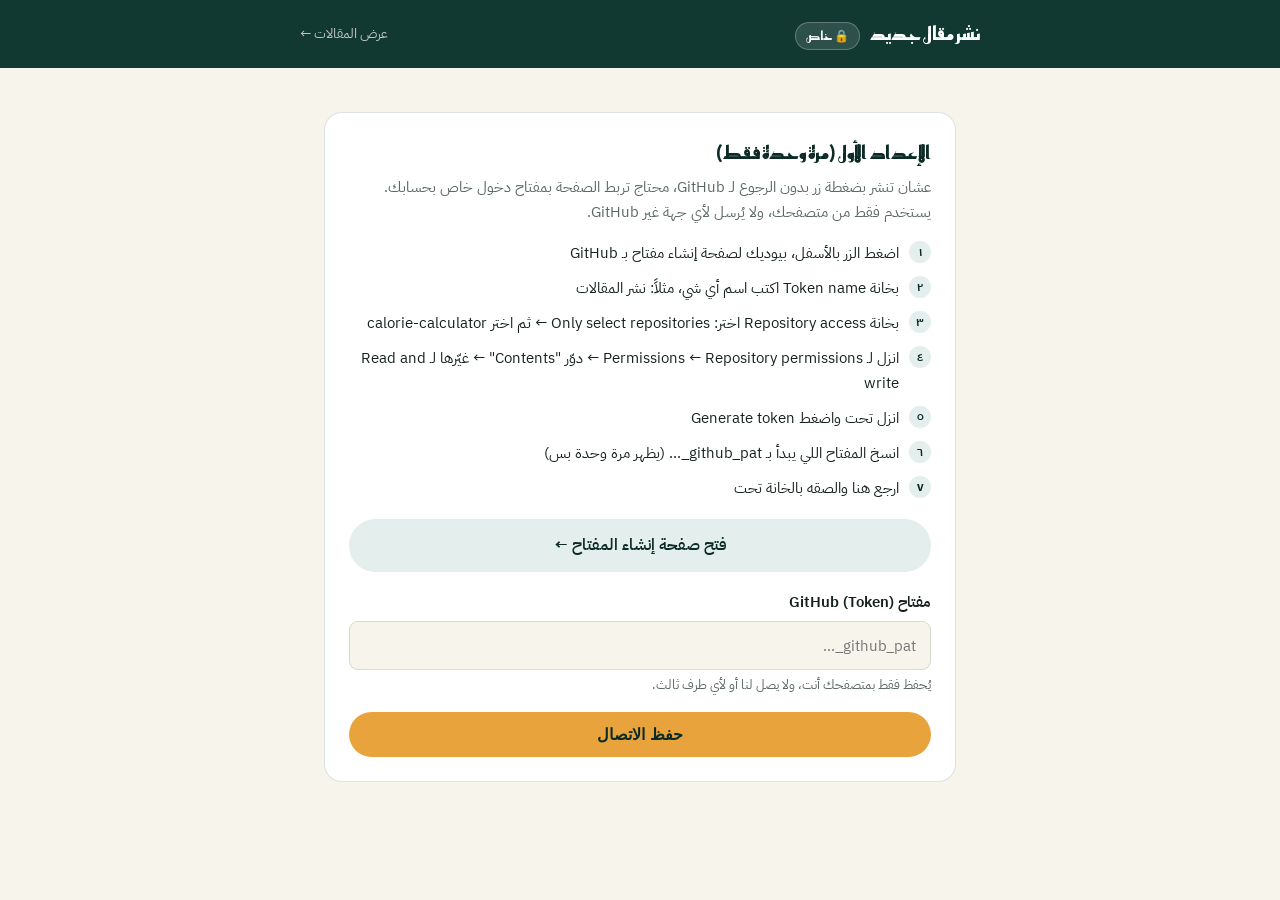
==== admin.html @ 8ee3aef3 "Add files via upload" ====
<!DOCTYPE html>
<html lang="ar" dir="rtl">
<head>
<meta charset="UTF-8">
<meta name="viewport" content="width=device-width, initial-scale=1.0">
<title>نشر مقال | لوحة خاصة</title>
<meta name="robots" content="noindex, nofollow">
<link rel="preconnect" href="https://fonts.googleapis.com">
<link rel="preconnect" href="https://fonts.gstatic.com" crossorigin>
<link href="https://fonts.googleapis.com/css2?family=Reem+Kufi:wght@400;500;600;700&family=IBM+Plex+Sans+Arabic:wght@300;400;500;600;700&display=swap" rel="stylesheet">
<style>
:root{
  --ink:#16221F; --muted:#5B6864; --paper:#F7F4EC; --card:#FFFFFF;
  --deep:#123832; --deep-2:#0D2B26; --deep-tint:#E4EEEC; --line:rgba(18,56,50,.14);
  --amber:#E8A33D; --amber-deep:#C97F1E; --brick:#B33F35; --green-ok:#2F7A5C;
  --font-display:'Reem Kufi', system-ui, sans-serif;
  --font-body:'IBM Plex Sans Arabic', system-ui, sans-serif;
  --radius-lg:18px; --radius-sm:9px; --ease:cubic-bezier(.22,1,.36,1);
}
*,*::before,*::after{box-sizing:border-box}
body{margin:0;background:var(--paper);color:var(--ink);font-family:var(--font-body);font-size:16px;line-height:1.7;-webkit-font-smoothing:antialiased}
.wrap{max-width:680px;margin-inline:auto;padding:24px}
:focus-visible{outline:3px solid var(--amber);outline-offset:2px}
a{color:var(--deep)}

.header{background:var(--deep);color:#fff;padding:18px 24px}
.header .wrap{padding:0;display:flex;align-items:center;justify-content:space-between;gap:12px}
.header h1{font-family:var(--font-display);font-size:1.15rem;margin:0}
.header a.back{color:rgba(255,255,255,.7);text-decoration:none;font-size:.88rem}
.private-badge{display:inline-block;background:rgba(255,255,255,.12);border:1px solid rgba(255,255,255,.25);color:#fff;font-size:.75rem;padding:3px 10px;border-radius:999px;margin-inline-start:8px}

.card{background:var(--card);border:1px solid var(--line);border-radius:var(--radius-lg);padding:24px;margin-block:20px}
.card h2{font-family:var(--font-display);color:var(--deep-2);font-size:1.15rem;margin:0 0 6px}
.card p{color:var(--muted);margin:0 0 16px;font-size:.92rem}

.steps{list-style:none;margin:0 0 18px;padding:0;display:flex;flex-direction:column;gap:10px}
.steps li{display:flex;gap:10px;font-size:.92rem;color:var(--ink)}
.steps li b{flex:none;width:22px;height:22px;background:var(--deep-tint);color:var(--deep-2);border-radius:50%;display:flex;align-items:center;justify-content:center;font-size:.78rem;font-weight:700}

.field{margin-bottom:16px}
.field label{display:block;font-weight:600;margin-bottom:6px;font-size:.92rem}
.field .hint{color:var(--muted);font-size:.8rem;margin-top:4px}
.field input,.field textarea{
  width:100%;padding:12px 14px;border-radius:var(--radius-sm);border:1.5px solid var(--line);
  background:var(--paper);color:var(--ink);font-family:var(--font-body);font-size:.96rem;
}
.field input:focus,.field textarea:focus{border-color:var(--amber);background:#fff}
.field textarea{resize:vertical;min-height:70px}
.field textarea.content{min-height:180px;font-size:.94rem}

.btn{
  display:inline-flex;align-items:center;justify-content:center;gap:8px;font-weight:600;font-size:1rem;
  padding:13px 26px;border-radius:999px;border:none;cursor:pointer;width:100%;
  background:var(--amber);color:var(--deep-2);transition:background .18s,opacity .18s;
}
.btn:hover{background:var(--amber-deep);color:#fff}
.btn:disabled{opacity:.6;cursor:not-allowed}
.btn-link{background:none;border:none;color:var(--muted);text-decoration:underline;font-size:.85rem;cursor:pointer;padding:0}
.btn-secondary{background:var(--deep-tint);color:var(--deep-2)}

.status{margin-top:14px;padding:14px 16px;border-radius:var(--radius-sm);font-size:.9rem;display:none}
.status--success{background:#E4F3EB;color:var(--green-ok);display:block}
.status--error{background:#FBE7E5;color:var(--brick);display:block}
.status--loading{background:var(--deep-tint);color:var(--deep-2);display:block}
.status a{font-weight:700;text-decoration:underline}

.connected-bar{display:flex;align-items:center;justify-content:space-between;gap:10px;background:var(--deep-tint);padding:10px 16px;border-radius:var(--radius-sm);margin-bottom:18px;font-size:.85rem;color:var(--deep-2)}
</style>
</head>
<body>

<div class="header">
  <div class="wrap">
    <h1>نشر مقال جديد <span class="private-badge">🔒 خاص</span></h1>
    <a href="blog.html" class="back">عرض المقالات ←</a>
  </div>
</div>

<div class="wrap">

  <!-- ═══════════ إعداد لمرة واحدة ═══════════ -->
  <div class="card" id="setup-card">
    <h2>الإعداد الأول (مرة وحدة فقط)</h2>
    <p>عشان تنشر بضغطة زر بدون الرجوع لـ GitHub، محتاج تربط الصفحة بمفتاح دخول خاص بحسابك. يستخدم فقط من متصفحك، ولا يُرسل لأي جهة غير GitHub.</p>

    <ol class="steps">
      <li><b>١</b> اضغط الزر بالأسفل، بيوديك لصفحة إنشاء مفتاح بـ GitHub</li>
      <li><b>٢</b> بخانة Token name اكتب اسم أي شي، مثلاً: نشر المقالات</li>
      <li><b>٣</b> بخانة Repository access اختر: Only select repositories ← ثم اختر calorie-calculator</li>
      <li><b>٤</b> انزل لـ Permissions ← Repository permissions ← دوّر "Contents" ← غيّرها لـ Read and write</li>
      <li><b>٥</b> انزل تحت واضغط Generate token</li>
      <li><b>٦</b> انسخ المفتاح اللي يبدأ بـ github_pat_... (يظهر مرة وحدة بس)</li>
      <li><b>٧</b> ارجع هنا والصقه بالخانة تحت</li>
    </ol>

    <a href="https://github.com/settings/personal-access-tokens/new" target="_blank" rel="noopener noreferrer" class="btn btn-secondary" style="text-decoration:none;margin-bottom:18px;">فتح صفحة إنشاء المفتاح ←</a>

    <div class="field">
      <label for="token-input">مفتاح GitHub (Token)</label>
      <input type="password" id="token-input" placeholder="github_pat_...">
      <p class="hint">يُحفظ فقط بمتصفحك أنت، ولا يصل لنا أو لأي طرف ثالث.</p>
    </div>
    <button type="button" class="btn" id="save-token-btn">حفظ الاتصال</button>
    <div class="status" id="setup-status"></div>
  </div>

  <!-- ═══════════ نموذج النشر ═══════════ -->
  <div class="card" id="publish-card" style="display:none">
    <div class="connected-bar">
      <span>🔑 متصل بحسابك بنجاح</span>
      <button type="button" class="btn-link" id="disconnect-btn">تغيير المفتاح</button>
    </div>

    <h2>مقال جديد</h2>
    <p>عبّي الحقول واضغط نشر — يوصل مباشرة لموقعك خلال ثوانٍ.</p>

    <div class="field">
      <label for="title-input">عنوان المقال</label>
      <input type="text" id="title-input" placeholder="مثال: أفضل ٥ عادات لتثبيت الوزن">
    </div>

    <div class="field">
      <label for="excerpt-input">وصف قصير</label>
      <textarea id="excerpt-input" rows="2" placeholder="سطر أو سطرين يظهرون بصفحة المقالات"></textarea>
    </div>

    <div class="field">
      <label for="readtime-input">مدة القراءة</label>
      <input type="text" id="readtime-input" value="٣ دقائق">
    </div>

    <div class="field">
      <label for="date-input">تاريخ النشر</label>
      <input type="date" id="date-input">
    </div>

    <div class="field">
      <label for="content-input">محتوى المقال</label>
      <textarea id="content-input" class="content" placeholder="اكتب فقراتك بشكل طبيعي.

اترك سطر فارغ بين كل فقرة وأخرى — بهذا الشكل بالضبط.

لعنوان فرعي، ابدأ السطر بـ ## مثل: ## نصيحة مهمة

ولخط عريض داخل الجملة، حط النص بين نجمتين: **كذا مهم جداً**"></textarea>
      <p class="hint">سطر فارغ = فقرة جديدة · ## نص = عنوان فرعي · **نص** = خط عريض</p>
    </div>

    <button type="button" class="btn" id="publish-btn">نشر المقال 🚀</button>
    <div class="status" id="publish-status"></div>
  </div>

</div>

<script>
(function () {
  "use strict";

  var OWNER = "h-s-h00";
  var REPO = "calorie-calculator";
  var BRANCH = "main";
  var FILE_PATH = "articles-data.js";
  var TOKEN_KEY = "calorie_site_gh_token";

  var setupCard = document.getElementById("setup-card");
  var publishCard = document.getElementById("publish-card");
  var setupStatus = document.getElementById("setup-status");
  var publishStatus = document.getElementById("publish-status");

  function showStatus(el, type, html) {
    el.className = "status status--" + type;
    el.innerHTML = html;
  }
  function hideStatus(el) {
    el.className = "status";
    el.innerHTML = "";
  }

  function getToken() {
    return localStorage.getItem(TOKEN_KEY);
  }

  function refreshView() {
    if (getToken()) {
      setupCard.style.display = "none";
      publishCard.style.display = "block";
      if (!document.getElementById("date-input").value) {
        document.getElementById("date-input").value = new Date().toISOString().slice(0, 10);
      }
    } else {
      setupCard.style.display = "block";
      publishCard.style.display = "none";
    }
  }

  document.getElementById("save-token-btn").addEventListener("click", async function () {
    var val = document.getElementById("token-input").value.trim();
    if (!val) {
      showStatus(setupStatus, "error", "الصق المفتاح أول.");
      return;
    }
    showStatus(setupStatus, "loading", "جاري التحقق من المفتاح...");
    try {
      await getFile(val);
      localStorage.setItem(TOKEN_KEY, val);
      hideStatus(setupStatus);
      refreshView();
    } catch (err) {
      showStatus(setupStatus, "error", "المفتاح ما اشتغل: " + err.message + "<br>تأكد إنك أعطيته صلاحية Contents: Read and write على مستودع " + REPO + ".");
    }
  });

  document.getElementById("disconnect-btn").addEventListener("click", function () {
    localStorage.removeItem(TOKEN_KEY);
    document.getElementById("token-input").value = "";
    hideStatus(setupStatus);
    refreshView();
  });

  /* ---------------- GitHub API helpers ---------------- */

  function utf8ToBase64(str) {
    var bytes = new TextEncoder().encode(str);
    var binary = "";
    bytes.forEach(function (b) { binary += String.fromCharCode(b); });
    return btoa(binary);
  }
  function base64ToUtf8(b64) {
    var binary = atob(b64.replace(/\n/g, ""));
    var bytes = new Uint8Array(binary.length);
    for (var i = 0; i < binary.length; i++) bytes[i] = binary.charCodeAt(i);
    return new TextDecoder().decode(bytes);
  }

  async function getFile(token) {
    var url = "https://api.github.com/repos/" + OWNER + "/" + REPO + "/contents/" + FILE_PATH + "?ref=" + BRANCH;
    var res = await fetch(url, {
      headers: {
        "Authorization": "Bearer " + token,
        "Accept": "application/vnd.github+json"
      }
    });
    if (!res.ok) throw new Error("HTTP " + res.status);
    return res.json();
  }

  async function putFile(token, contentB64, sha, message) {
    var url = "https://api.github.com/repos/" + OWNER + "/" + REPO + "/contents/" + FILE_PATH;
    var res = await fetch(url, {
      method: "PUT",
      headers: {
        "Authorization": "Bearer " + token,
        "Accept": "application/vnd.github+json",
        "Content-Type": "application/json"
      },
      body: JSON.stringify({ message: message, content: contentB64, sha: sha, branch: BRANCH })
    });
    if (!res.ok) {
      var errBody = await res.text();
      throw new Error("HTTP " + res.status + " — " + errBody.slice(0, 200));
    }
    return res.json();
  }

  /* ---------------- Content formatting ---------------- */

  function escapeHtml(str) {
    return str.replace(/&/g, "&amp;").replace(/</g, "&lt;").replace(/>/g, "&gt;");
  }
  function inlineFormat(str) {
    return escapeHtml(str).replace(/\*\*(.+?)\*\*/g, "<strong>$1</strong>");
  }
  function contentToHtml(raw) {
    var blocks = raw.split(/\n\s*\n/).map(function (b) { return b.trim(); }).filter(Boolean);
    return blocks.map(function (b) {
      if (b.indexOf("## ") === 0) {
        return "      <h2>" + inlineFormat(b.slice(3).trim()) + "</h2>";
      }
      return "      <p>" + inlineFormat(b).replace(/\n/g, "<br>") + "</p>";
    }).join("\n");
  }
  function jsStringEscape(str) {
    return String(str).replace(/\\/g, "\\\\").replace(/"/g, '\\"').replace(/\n/g, " ");
  }
  function templateEscape(str) {
    return str.replace(/\\/g, "\\\\").replace(/`/g, "\\`").replace(/\$\{/g, "\\${");
  }

  function slugify() {
    return "article-" + Date.now().toString(36);
  }

  function buildArticleBlock(data) {
    var contentHtml = templateEscape(contentToHtml(data.content));
    return [
      "  {",
      '    slug: "' + slugify() + '",',
      '    title: "' + jsStringEscape(data.title) + '",',
      '    excerpt: "' + jsStringEscape(data.excerpt) + '",',
      '    date: "' + data.date + '",',
      '    readTime: "' + jsStringEscape(data.readTime) + '",',
      "    contentHtml: `",
      contentHtml,
      "    `",
      "  },"
    ].join("\n");
  }

  /* ---------------- Publish flow ---------------- */

  document.getElementById("publish-btn").addEventListener("click", async function () {
    var token = getToken();
    var data = {
      title: document.getElementById("title-input").value.trim(),
      excerpt: document.getElementById("excerpt-input").value.trim(),
      readTime: document.getElementById("readtime-input").value.trim() || "٣ دقائق",
      date: document.getElementById("date-input").value || new Date().toISOString().slice(0, 10),
      content: document.getElementById("content-input").value.trim()
    };

    if (!data.title || !data.content) {
      showStatus(publishStatus, "error", "لازم تكتب عنوان ومحتوى للمقال على الأقل.");
      return;
    }

    var btn = document.getElementById("publish-btn");
    btn.disabled = true;
    showStatus(publishStatus, "loading", "جاري النشر...");

    try {
      var file = await getFile(token);
      var currentContent = base64ToUtf8(file.content);
      var anchor = "window.ARTICLES = [";
      var idx = currentContent.indexOf(anchor);
      if (idx === -1) throw new Error("ما لقيت مكان الإدراج بالملف — تأكد إن articles-data.js ما تغيّر شكله.");

      var insertPos = idx + anchor.length;
      var block = buildArticleBlock(data);
      var newContent = currentContent.slice(0, insertPos) + "\n" + block + currentContent.slice(insertPos);
      var newContentB64 = utf8ToBase64(newContent);

      await putFile(token, newContentB64, file.sha, "إضافة مقال: " + data.title);

      showStatus(publishStatus, "success", "تم النشر بنجاح 🎉 خله دقيقة ثم افتح <a href=\"blog.html\" target=\"_blank\">صفحة المقالات</a>.");

      document.getElementById("title-input").value = "";
      document.getElementById("excerpt-input").value = "";
      document.getElementById("content-input").value = "";
      document.getElementById("readtime-input").value = "٣ دقائق";
      document.getElementById("date-input").value = new Date().toISOString().slice(0, 10);
    } catch (err) {
      showStatus(publishStatus, "error", "صار خطأ: " + err.message + "<br>جرّب مرة ثانية، ولو استمر الخطأ تأكد إن المفتاح لسا فعّال.");
    } finally {
      btn.disabled = false;
    }
  });

  refreshView();
})();
</script>
</body>
</html>
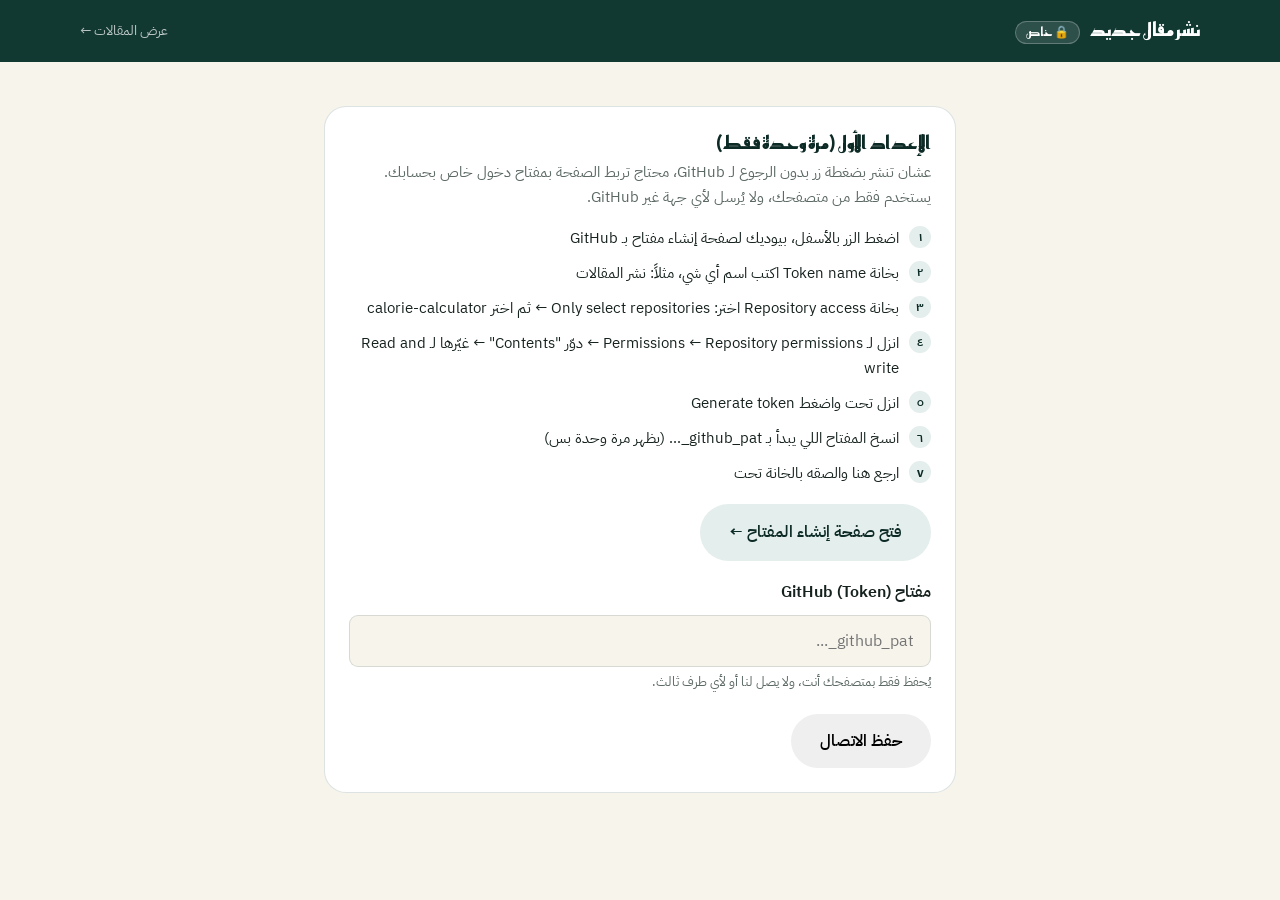
==== commit 07248241: "Add files via upload" ====
--- a/admin.html
+++ b/admin.html
@@ -8,75 +8,18 @@
 <link rel="preconnect" href="https://fonts.googleapis.com">
 <link rel="preconnect" href="https://fonts.gstatic.com" crossorigin>
 <link href="https://fonts.googleapis.com/css2?family=Reem+Kufi:wght@400;500;600;700&family=IBM+Plex+Sans+Arabic:wght@300;400;500;600;700&display=swap" rel="stylesheet">
-<style>
-:root{
-  --ink:#16221F; --muted:#5B6864; --paper:#F7F4EC; --card:#FFFFFF;
-  --deep:#123832; --deep-2:#0D2B26; --deep-tint:#E4EEEC; --line:rgba(18,56,50,.14);
-  --amber:#E8A33D; --amber-deep:#C97F1E; --brick:#B33F35; --green-ok:#2F7A5C;
-  --font-display:'Reem Kufi', system-ui, sans-serif;
-  --font-body:'IBM Plex Sans Arabic', system-ui, sans-serif;
-  --radius-lg:18px; --radius-sm:9px; --ease:cubic-bezier(.22,1,.36,1);
-}
-*,*::before,*::after{box-sizing:border-box}
-body{margin:0;background:var(--paper);color:var(--ink);font-family:var(--font-body);font-size:16px;line-height:1.7;-webkit-font-smoothing:antialiased}
-.wrap{max-width:680px;margin-inline:auto;padding:24px}
-:focus-visible{outline:3px solid var(--amber);outline-offset:2px}
-a{color:var(--deep)}
-
-.header{background:var(--deep);color:#fff;padding:18px 24px}
-.header .wrap{padding:0;display:flex;align-items:center;justify-content:space-between;gap:12px}
-.header h1{font-family:var(--font-display);font-size:1.15rem;margin:0}
-.header a.back{color:rgba(255,255,255,.7);text-decoration:none;font-size:.88rem}
-.private-badge{display:inline-block;background:rgba(255,255,255,.12);border:1px solid rgba(255,255,255,.25);color:#fff;font-size:.75rem;padding:3px 10px;border-radius:999px;margin-inline-start:8px}
-
-.card{background:var(--card);border:1px solid var(--line);border-radius:var(--radius-lg);padding:24px;margin-block:20px}
-.card h2{font-family:var(--font-display);color:var(--deep-2);font-size:1.15rem;margin:0 0 6px}
-.card p{color:var(--muted);margin:0 0 16px;font-size:.92rem}
-
-.steps{list-style:none;margin:0 0 18px;padding:0;display:flex;flex-direction:column;gap:10px}
-.steps li{display:flex;gap:10px;font-size:.92rem;color:var(--ink)}
-.steps li b{flex:none;width:22px;height:22px;background:var(--deep-tint);color:var(--deep-2);border-radius:50%;display:flex;align-items:center;justify-content:center;font-size:.78rem;font-weight:700}
-
-.field{margin-bottom:16px}
-.field label{display:block;font-weight:600;margin-bottom:6px;font-size:.92rem}
-.field .hint{color:var(--muted);font-size:.8rem;margin-top:4px}
-.field input,.field textarea{
-  width:100%;padding:12px 14px;border-radius:var(--radius-sm);border:1.5px solid var(--line);
-  background:var(--paper);color:var(--ink);font-family:var(--font-body);font-size:.96rem;
-}
-.field input:focus,.field textarea:focus{border-color:var(--amber);background:#fff}
-.field textarea{resize:vertical;min-height:70px}
-.field textarea.content{min-height:180px;font-size:.94rem}
-
-.btn{
-  display:inline-flex;align-items:center;justify-content:center;gap:8px;font-weight:600;font-size:1rem;
-  padding:13px 26px;border-radius:999px;border:none;cursor:pointer;width:100%;
-  background:var(--amber);color:var(--deep-2);transition:background .18s,opacity .18s;
-}
-.btn:hover{background:var(--amber-deep);color:#fff}
-.btn:disabled{opacity:.6;cursor:not-allowed}
-.btn-link{background:none;border:none;color:var(--muted);text-decoration:underline;font-size:.85rem;cursor:pointer;padding:0}
-.btn-secondary{background:var(--deep-tint);color:var(--deep-2)}
-
-.status{margin-top:14px;padding:14px 16px;border-radius:var(--radius-sm);font-size:.9rem;display:none}
-.status--success{background:#E4F3EB;color:var(--green-ok);display:block}
-.status--error{background:#FBE7E5;color:var(--brick);display:block}
-.status--loading{background:var(--deep-tint);color:var(--deep-2);display:block}
-.status a{font-weight:700;text-decoration:underline}
-
-.connected-bar{display:flex;align-items:center;justify-content:space-between;gap:10px;background:var(--deep-tint);padding:10px 16px;border-radius:var(--radius-sm);margin-bottom:18px;font-size:.85rem;color:var(--deep-2)}
-</style>
+<link rel="stylesheet" href="style.css">
 </head>
 <body>
 
-<div class="header">
+<div class="admin-header">
   <div class="wrap">
     <h1>نشر مقال جديد <span class="private-badge">🔒 خاص</span></h1>
     <a href="blog.html" class="back">عرض المقالات ←</a>
   </div>
 </div>
 
-<div class="wrap">
+<div class="admin-wrap">
 
   <!-- ═══════════ إعداد لمرة واحدة ═══════════ -->
   <div class="card" id="setup-card">
--- a/style.css
+++ b/style.css
@@ -0,0 +1,385 @@
+/* ══════════════════════════════════════════════════════════════
+   حاسبة السعرات الحرارية — ملف التصميم الموحّد لكامل الموقع
+   ══════════════════════════════════════════════════════════════
+
+   ✏️  عايز تغيّر شي بالتصميم؟ ٩٠٪ من التعديلات تسويها بالقسم اللي
+   تحته مباشرة (:root) وبس — بدون ما تلمس أي شي ثاني بهذا الملف.
+
+   - لتغيير لون: بدّل قيمة الكود اللي جنب أي متغيّر (مثل #123832)
+     بكود لون ثاني. تقدر تجيب أكواد الألوان من موقع مثل:
+     https://htmlcolorcodes.com
+   - لتغيير الخط: بدّل اسم الخط بين علامتي التنصيص '...', وتأكد إنه
+     مضاف بروابط Google Fonts داخل كل صفحة HTML (وسم <head>)
+   - بعد أي تعديل: احفظ، وارفع هذا الملف بس على GitHub (نفس اسمه:
+     style.css) — كل صفحات الموقع بتتحدث تلقائياً لأنها كلها تقرأ
+     من هذا الملف نفسه.
+   ══════════════════════════════════════════════════════════════ */
+
+:root{
+  /* ── الألوان ── */
+  --ink:#16221F;          /* لون النص الأساسي بكل الصفحة */
+  --muted:#5B6864;        /* لون النص الثانوي/الوصفي (أفتح) */
+  --paper:#F7F4EC;        /* لون خلفية الموقع (الأبيض العاجي) */
+  --card:#FFFFFF;         /* لون خلفية البطاقات (الحاسبة، المقالات...) */
+  --deep:#123832;         /* الأخضر الغامق — الهيدر وأزرار وروابط */
+  --deep-2:#0D2B26;       /* أخضر أغمق شوي — للعناوين والتذييل */
+  --deep-tint:#E4EEEC;    /* أخضر فاتح جداً — خلفيات شارات وتمييز */
+  --line:rgba(18,56,50,.14); /* لون الخطوط والحدود الرفيعة */
+  --amber:#E8A33D;        /* اللون الذهبي — أزرار "نشر/احسب" الرئيسية */
+  --amber-deep:#C97F1E;   /* ذهبي أغمق — حالة hover على الأزرار */
+  --brick:#B33F35;        /* أحمر — رسائل الأخطاء فقط */
+  --green-ok:#2F7A5C;     /* أخضر — رسائل النجاح فقط */
+
+  /* ── الخطوط ── */
+  --font-display:'Reem Kufi', system-ui, sans-serif;      /* خط العناوين الكبيرة */
+  --font-body:'IBM Plex Sans Arabic', system-ui, sans-serif; /* خط النصوص العادية */
+  --font-num:'Space Grotesk', system-ui, sans-serif;       /* خط الأرقام (نتيجة السعرات) */
+
+  /* ── تفاصيل أخرى (عادةً ما تحتاج تغييرها) ── */
+  --radius-lg:22px;
+  --radius-md:14px;
+  --radius-sm:9px;
+  --shadow-card:0 20px 45px -25px rgba(13,43,38,.35);
+  --ease:cubic-bezier(.22,1,.36,1);
+}
+
+/* ══════════════════════════════════════════════════════════════
+   من هنا وتحت: تنسيقات تقنية للتخطيط والمسافات، عادةً ما تحتاج
+   تلمسها إلا لو تبي تتحكم بأمور دقيقة بالتصميم.
+   ══════════════════════════════════════════════════════════════ */
+
+*,*::before,*::after{box-sizing:border-box}
+html{scroll-behavior:smooth}
+body{
+  margin:0;
+  background:var(--paper);
+  color:var(--ink);
+  font-family:var(--font-body);
+  font-size:16px;
+  line-height:1.7;
+  -webkit-font-smoothing:antialiased;
+}
+img,svg{display:block;max-width:100%}
+a{color:inherit}
+h1,h2,h3{font-family:var(--font-display);font-weight:700;line-height:1.25;margin:0 0 .5em}
+p{margin:0 0 1em}
+ul{margin:0;padding:0}
+
+.wrap{max-width:1120px;margin-inline:auto;padding-inline:24px}
+
+.skip-link{
+  position:absolute;inset-inline-end:12px;top:-60px;background:var(--deep);color:#fff;
+  padding:10px 18px;border-radius:0 0 10px 10px;z-index:200;transition:top .2s var(--ease);
+}
+.skip-link:focus{top:0}
+
+:focus-visible{outline:3px solid var(--amber);outline-offset:2px}
+
+/* ─────────── Header (كل الصفحات) ─────────── */
+.site-header{
+  position:sticky;top:0;z-index:100;
+  background:var(--deep);
+  color:#fff;
+  border-bottom:1px solid rgba(255,255,255,.08);
+}
+.header-inner{display:flex;align-items:center;justify-content:space-between;gap:16px;padding-block:14px;flex-wrap:wrap}
+.brand{display:flex;align-items:center;gap:10px;text-decoration:none;color:#fff}
+.brand-mark{width:34px;height:34px;flex:none}
+.brand-mark svg{width:100%;height:100%}
+.brand-mark__track{fill:none;stroke:rgba(255,255,255,.25);stroke-width:4}
+.brand-mark__fill{fill:none;stroke:var(--amber);stroke-width:4;stroke-linecap:round;
+  stroke-dasharray:113;stroke-dashoffset:34;transform-origin:center;transform:rotate(-90deg)}
+.brand-text{font-family:var(--font-display);font-size:1.15rem;font-weight:700;letter-spacing:.2px}
+.brand-text em{font-style:normal;color:var(--amber)}
+.brand-text--footer{color:var(--ink);font-size:1.3rem}
+.brand-text--footer em{color:var(--amber-deep)}
+
+.header-controls{display:flex;align-items:center;gap:18px;flex-wrap:wrap}
+.site-nav{display:flex;gap:22px;font-size:.95rem;flex-wrap:wrap}
+.site-nav a{text-decoration:none;opacity:.85;padding-block:4px;border-bottom:2px solid transparent;transition:opacity .2s,border-color .2s}
+.site-nav a:hover,.site-nav a[aria-current="page"]{opacity:1;border-color:var(--amber)}
+
+.lang-toggle{
+  display:inline-flex;align-items:center;gap:6px;
+  background:rgba(255,255,255,.1);border:1px solid rgba(255,255,255,.28);
+  color:#fff;font-family:var(--font-body);font-weight:600;font-size:.86rem;
+  padding:8px 16px;border-radius:999px;cursor:pointer;transition:background .18s,border-color .18s;
+}
+.lang-toggle:hover{background:var(--amber);border-color:var(--amber);color:var(--deep-2)}
+.lang-toggle svg{width:15px;height:15px;fill:none;stroke:currentColor;stroke-width:1.8}
+
+/* ─────────── أزرار ─────────── */
+.btn{
+  display:inline-flex;align-items:center;justify-content:center;gap:8px;
+  font-family:var(--font-body);font-weight:600;font-size:1rem;
+  padding:14px 28px;border-radius:999px;border:1px solid transparent;
+  text-decoration:none;cursor:pointer;transition:transform .18s var(--ease),box-shadow .18s var(--ease),background .18s;
+}
+.btn--primary{background:var(--amber);color:var(--deep-2);box-shadow:0 14px 28px -14px rgba(232,163,61,.7)}
+.btn--primary:hover{transform:translateY(-2px);background:var(--amber-deep);color:#fff}
+.btn--ghost{background:transparent;border-color:var(--line);color:var(--deep)}
+.btn--ghost:hover{background:var(--deep-tint)}
+.btn--block{width:100%;padding:16px}
+.btn-link{background:none;border:none;color:var(--muted);text-decoration:underline;font-size:.85rem;cursor:pointer;padding:0}
+.btn-secondary{background:var(--deep-tint);color:var(--deep-2)}
+
+/* ─────────── أماكن الإعلانات (Google AdSense) ─────────── */
+.ad-slot{
+  display:flex;align-items:center;justify-content:center;
+  background:repeating-linear-gradient(135deg, rgba(18,56,50,.05) 0 10px, rgba(18,56,50,.02) 10px 20px);
+  border:1.5px dashed var(--line);
+  border-radius:var(--radius-sm);
+  color:var(--muted);
+  margin-block:36px;
+  min-height:90px;
+}
+.ad-slot__tag{font-size:.78rem;letter-spacing:.06em;text-transform:uppercase;opacity:.65}
+.ad-slot--leaderboard{max-width:970px;margin-inline:auto;min-height:90px}
+.ad-slot--rectangle{max-width:336px;margin-inline:auto;min-height:280px}
+.ad-slot--in-article{min-height:250px}
+.ad-slot--sidebar{min-height:600px;position:sticky;top:96px}
+
+/* ─────────── Hero (الصفحة الرئيسية) ─────────── */
+.hero{padding-block:64px 30px}
+.hero-grid{display:grid;grid-template-columns:1.15fr .85fr;gap:56px;align-items:center}
+.eyebrow{
+  display:inline-block;font-size:.82rem;font-weight:600;letter-spacing:.04em;
+  color:var(--deep);background:var(--deep-tint);padding:6px 14px;border-radius:999px;margin-bottom:18px;
+}
+.hero h1{font-size:clamp(2rem,4.2vw,3rem);color:var(--deep-2);margin-bottom:.4em}
+.hero h1 em{font-style:normal;color:var(--amber-deep)}
+.hero-lede{font-size:1.08rem;color:var(--muted);max-width:52ch}
+.hero-actions{display:flex;gap:14px;flex-wrap:wrap;margin-block:22px 16px}
+.hero-note{font-size:.86rem;color:var(--muted)}
+.hero-note a{color:var(--deep);text-decoration:underline}
+
+.hero-gauge{position:relative;width:min(320px,80vw);margin-inline:auto;aspect-ratio:1}
+.gauge-svg{width:100%;height:100%;transform:rotate(-90deg)}
+.gauge-track{fill:none;stroke:var(--line);stroke-width:14}
+.gauge-fill{fill:none;stroke:var(--amber);stroke-width:14;stroke-linecap:round;
+  stroke-dasharray:553;stroke-dashoffset:553;transition:stroke-dashoffset 1.1s var(--ease)}
+.gauge-fill--idle{stroke:var(--amber);stroke-dashoffset:415;animation:pulse-idle 3.4s ease-in-out infinite}
+@keyframes pulse-idle{0%,100%{opacity:.55}50%{opacity:.95}}
+.gauge-center{
+  position:absolute;inset:0;display:flex;flex-direction:column;align-items:center;justify-content:center;text-align:center;gap:4px;
+}
+.gauge-number{font-family:var(--font-num);font-weight:700;font-size:clamp(2.1rem,6vw,2.7rem);color:var(--deep-2)}
+.gauge-unit{font-size:.82rem;color:var(--muted);max-width:14ch}
+
+/* ─────────── الحاسبة ─────────── */
+.calc-section{padding-block:20px 10px}
+.calc-card{
+  background:var(--card);border-radius:var(--radius-lg);box-shadow:var(--shadow-card);
+  padding:clamp(24px,4vw,44px);max-width:760px;margin-inline:auto;border:1px solid var(--line);
+}
+.calc-card__head{text-align:center;margin-bottom:28px}
+.calc-card__head h2{color:var(--deep-2);font-size:1.6rem}
+.calc-card__head p{color:var(--muted);margin:0}
+
+.field{margin-bottom:22px}
+.field legend{padding:0;font-weight:600;margin-bottom:10px;font-family:var(--font-body)}
+.field label{display:block;font-weight:600;margin-bottom:8px}
+.field label .unit{font-weight:400;color:var(--muted);font-size:.88rem}
+.field input,.field select,.field textarea{
+  width:100%;padding:13px 16px;border-radius:var(--radius-sm);border:1.5px solid var(--line);
+  background:var(--paper);color:var(--ink);font-family:var(--font-body);font-size:1rem;
+  transition:border-color .18s,background .18s;
+}
+.field input:focus,.field select:focus,.field textarea:focus{border-color:var(--amber);background:#fff}
+.field select{appearance:none;background-image:url("data:image/svg+xml,%3Csvg xmlns='http://www.w3.org/2000/svg' viewBox='0 0 20 20'%3E%3Cpath fill='%235B6864' d='M5 7l5 5 5-5z'/%3E%3C/svg%3E");background-repeat:no-repeat;background-position:left 14px center;padding-left:38px}
+[dir="ltr"] .field select{background-position:right 14px center;padding-left:16px;padding-right:38px}
+.field-grid{display:grid;grid-template-columns:repeat(3,1fr);gap:18px}
+.field-error{color:var(--brick);font-size:.85rem;margin:8px 0 0;min-height:1.2em}
+.field .hint{color:var(--muted);font-size:.8rem;margin-top:4px}
+.field textarea{resize:vertical;min-height:70px}
+.field textarea.content{min-height:180px;font-size:.94rem}
+
+.gender-toggle{display:grid;grid-template-columns:1fr 1fr;gap:14px}
+.gender-toggle input{position:absolute;opacity:0;width:0;height:0}
+.gender-toggle label{
+  display:flex;align-items:center;justify-content:center;gap:10px;
+  border:1.5px solid var(--line);border-radius:var(--radius-sm);padding:16px;cursor:pointer;
+  font-weight:600;color:var(--muted);transition:all .18s var(--ease);
+}
+.gender-toggle label svg{width:22px;height:22px;fill:none;stroke:currentColor;stroke-width:1.8}
+.gender-toggle input:checked + label{border-color:var(--amber);background:var(--deep-tint);color:var(--deep-2)}
+.gender-toggle input:focus-visible + label{outline:3px solid var(--amber);outline-offset:2px}
+
+/* ─────────── النتائج ─────────── */
+.result-card{
+  max-width:760px;margin:34px auto 0;background:var(--deep);color:#fff;
+  border-radius:var(--radius-lg);padding:clamp(28px,4vw,48px);text-align:center;
+  box-shadow:0 30px 60px -30px rgba(13,43,38,.55);
+}
+.result-card[hidden]{display:none}
+.result-gauge{position:relative;width:min(260px,70vw);margin-inline:auto 6px}
+.result-gauge .gauge-track{stroke:rgba(255,255,255,.14)}
+.result-gauge .gauge-unit{color:rgba(255,255,255,.75)}
+.result-gauge .gauge-number{color:#fff}
+.result-scale{font-size:.8rem;color:rgba(255,255,255,.55);margin-top:2px}
+.result-bmr{color:rgba(255,255,255,.85)}
+.result-bmr strong{font-family:var(--font-num);color:var(--amber)}
+
+.result-goals{display:grid;grid-template-columns:repeat(3,1fr);gap:12px;margin-block:22px}
+.goal-chip{background:rgba(255,255,255,.06);border:1px solid rgba(255,255,255,.14);border-radius:var(--radius-sm);padding:16px 10px}
+.goal-chip__label{display:block;font-size:.82rem;color:rgba(255,255,255,.7);margin-bottom:6px}
+.goal-chip__value{display:block;font-family:var(--font-num);font-weight:700;font-size:1.35rem}
+.goal-chip--down .goal-chip__value{color:#8FD3B0}
+.goal-chip--flat .goal-chip__value{color:var(--amber)}
+.goal-chip--up .goal-chip__value{color:#F0B37E}
+
+.disclaimer{font-size:.82rem;color:rgba(255,255,255,.6);max-width:56ch;margin-inline:auto}
+
+/* ─────────── مقال (الصفحة الرئيسية: عن المعادلة) ─────────── */
+.content-section{padding-block:50px}
+.content-grid{display:grid;grid-template-columns:1fr 300px;gap:48px;align-items:start}
+.article h2{color:var(--deep-2);font-size:1.7rem}
+.article h3{color:var(--deep-2);font-size:1.2rem;margin-top:1.6em}
+.article p,.article li{color:var(--ink)}
+.formula-box{
+  background:var(--deep-tint);border-inline-start:4px solid var(--amber);
+  border-start-end-radius:var(--radius-sm);border-end-end-radius:var(--radius-sm);
+  padding:16px 20px;margin:16px 0;
+}
+.formula-box p{margin:.35em 0;font-family:var(--font-num);font-size:.98rem}
+.table-wrap{overflow-x:auto;margin:16px 0}
+table{width:100%;border-collapse:collapse;font-size:.95rem}
+th,td{padding:12px 14px;text-align:start;border-bottom:1px solid var(--line)}
+thead th{color:var(--deep-2);font-family:var(--font-body);font-weight:700}
+td:last-child,th:last-child{font-family:var(--font-num)}
+.tick-list{list-style:none;display:flex;flex-direction:column;gap:12px}
+.tick-list li{padding-inline-start:28px;position:relative}
+.tick-list li::before{
+  content:"";position:absolute;inset-inline-start:0;top:.4em;width:16px;height:16px;border-radius:50%;
+  background:var(--amber);
+}
+.sidebar{position:sticky;top:96px}
+@media (max-width:900px){
+  .sidebar{display:none}
+  .content-grid{grid-template-columns:1fr}
+}
+
+/* ─────────── الأسئلة الشائعة ─────────── */
+.faq-section{padding-block:10px 60px}
+.faq-section h2{color:var(--deep-2);text-align:center;font-size:1.7rem;margin-bottom:26px}
+.faq-list{max-width:800px;margin-inline:auto;display:flex;flex-direction:column;gap:12px}
+details{
+  background:var(--card);border:1px solid var(--line);border-radius:var(--radius-sm);
+  padding:6px 20px;
+}
+summary{
+  cursor:pointer;font-weight:600;padding:14px 0;list-style:none;
+  display:flex;align-items:center;justify-content:space-between;gap:12px;
+}
+summary::-webkit-details-marker{display:none}
+summary::after{
+  content:"+";font-family:var(--font-num);font-size:1.3rem;color:var(--amber-deep);flex:none;
+  transition:transform .2s var(--ease);
+}
+details[open] summary::after{transform:rotate(45deg)}
+details p{color:var(--muted);padding-bottom:16px;margin:0}
+
+/* ─────────── ملاحظة المصدر ─────────── */
+.source-note{padding-block:10px 10px}
+.source-note p{
+  max-width:900px;margin-inline:auto;text-align:center;font-size:.88rem;color:var(--muted);
+  background:var(--deep-tint);padding:16px 22px;border-radius:var(--radius-sm);
+}
+.source-note a{color:var(--deep);font-weight:600;text-decoration:underline}
+
+/* ─────────── التذييل ─────────── */
+.site-footer{background:var(--deep-2);color:rgba(255,255,255,.8);margin-top:20px}
+.footer-inner{display:flex;justify-content:space-between;gap:32px;flex-wrap:wrap;padding-block:44px 24px}
+.footer-desc{max-width:38ch;color:rgba(255,255,255,.6);font-size:.92rem}
+.footer-links{display:flex;gap:22px;flex-wrap:wrap;align-items:flex-start}
+.footer-links a{text-decoration:none;color:rgba(255,255,255,.75);font-size:.94rem}
+.footer-links a:hover{color:var(--amber)}
+.footer-bottom{border-top:1px solid rgba(255,255,255,.1);padding-block:18px 28px}
+.footer-bottom p{margin:0;font-size:.82rem;color:rgba(255,255,255,.5);text-align:center}
+
+/* ─────────── صفحة سياسة الخصوصية ─────────── */
+.legal{padding-block:56px 80px}
+.legal .wrap{max-width:820px}
+.legal h1{color:var(--deep-2);font-size:2rem}
+.legal h2{color:var(--deep-2);font-size:1.2rem;margin-top:1.8em}
+.legal p,.legal li{color:var(--ink)}
+.legal ul{list-style:none;display:flex;flex-direction:column;gap:10px;margin:1em 0}
+.legal ul li{padding-inline-start:24px;position:relative}
+.legal ul li::before{content:"";position:absolute;inset-inline-start:0;top:.55em;width:8px;height:8px;border-radius:50%;background:var(--amber)}
+.legal .updated{color:var(--muted);font-size:.9rem}
+.legal a{color:var(--deep);text-decoration:underline}
+.todo{background:var(--deep-tint);border-inline-start:4px solid var(--amber);padding:14px 18px;border-start-end-radius:var(--radius-sm);border-end-end-radius:var(--radius-sm);font-size:.92rem;color:var(--deep-2)}
+
+/* ─────────── صفحة المقالات (القائمة) ─────────── */
+.page-head{padding-block:48px 20px;text-align:center}
+.page-head h1{color:var(--deep-2);font-size:clamp(1.8rem,4vw,2.4rem);margin:0 0 .4em}
+.page-head p{color:var(--muted);max-width:56ch;margin-inline:auto}
+
+.articles-grid{display:grid;grid-template-columns:repeat(auto-fit,minmax(280px,1fr));gap:22px;padding-block:20px 50px}
+.article-card{background:var(--card);border:1px solid var(--line);border-radius:var(--radius-lg);padding:26px;text-decoration:none;color:var(--ink);display:flex;flex-direction:column;gap:10px;transition:transform .18s var(--ease),box-shadow .18s var(--ease)}
+.article-card:hover{transform:translateY(-3px);box-shadow:0 20px 40px -25px rgba(13,43,38,.35)}
+.article-card__meta{font-size:.82rem;color:var(--amber-deep);font-weight:600}
+.article-card h2{color:var(--deep-2);font-size:1.25rem;margin:0}
+.article-card p{color:var(--muted);margin:0;flex:1}
+.article-card__cta{color:var(--deep);font-weight:600;font-size:.92rem}
+.empty-state{text-align:center;padding-block:40px;color:var(--muted)}
+
+/* ─────────── صفحة المقال الواحد ─────────── */
+.breadcrumb{padding-block:22px 0;font-size:.88rem;color:var(--muted)}
+.breadcrumb a{color:var(--deep);text-decoration:underline}
+.article-head{padding-block:14px 10px}
+.article-head__meta{font-size:.85rem;color:var(--amber-deep);font-weight:600;margin-bottom:10px}
+.article-head h1{color:var(--deep-2);font-size:clamp(1.7rem,4vw,2.4rem);margin:0 0 .3em;line-height:1.3}
+.article-body{max-width:760px;margin-inline:auto;padding-block:20px 10px}
+.article-body h2{color:var(--deep-2);font-size:1.3rem;margin-top:1.6em}
+.article-body p{margin:0 0 1.1em;color:var(--ink)}
+.article-body ul{margin:0 0 1.1em;padding-inline-start:22px;display:flex;flex-direction:column;gap:8px}
+.article-body strong{color:var(--deep-2)}
+.not-found{text-align:center;padding-block:60px;max-width:520px;margin-inline:auto}
+.not-found h1{color:var(--deep-2);font-size:1.6rem}
+.not-found p{color:var(--muted)}
+.related{max-width:760px;margin:40px auto 0;border-top:1px solid var(--line);padding-top:30px}
+.related h2{color:var(--deep-2);font-size:1.2rem}
+.related-list{display:flex;flex-direction:column;gap:14px}
+.related-list a{display:block;background:var(--card);border:1px solid var(--line);border-radius:var(--radius-sm);padding:16px 18px;text-decoration:none;color:var(--ink);font-weight:600;transition:border-color .18s}
+.related-list a:hover{border-color:var(--amber)}
+
+/* ─────────── لوحة نشر المقالات (admin.html) ─────────── */
+.admin-header{background:var(--deep);color:#fff;padding:18px 24px}
+.admin-header .wrap{padding:0;display:flex;align-items:center;justify-content:space-between;gap:12px}
+.admin-header h1{font-family:var(--font-display);font-size:1.15rem;margin:0}
+.admin-header a.back{color:rgba(255,255,255,.7);text-decoration:none;font-size:.88rem}
+.private-badge{display:inline-block;background:rgba(255,255,255,.12);border:1px solid rgba(255,255,255,.25);color:#fff;font-size:.75rem;padding:3px 10px;border-radius:999px;margin-inline-start:8px}
+.admin-wrap{max-width:680px;margin-inline:auto;padding:24px}
+.card{background:var(--card);border:1px solid var(--line);border-radius:var(--radius-lg);padding:24px;margin-block:20px}
+.card h2{color:var(--deep-2);font-size:1.15rem;margin:0 0 6px}
+.card p{color:var(--muted);margin:0 0 16px;font-size:.92rem}
+.steps{list-style:none;margin:0 0 18px;padding:0;display:flex;flex-direction:column;gap:10px}
+.steps li{display:flex;gap:10px;font-size:.92rem;color:var(--ink)}
+.steps li b{flex:none;width:22px;height:22px;background:var(--deep-tint);color:var(--deep-2);border-radius:50%;display:flex;align-items:center;justify-content:center;font-size:.78rem;font-weight:700}
+.status{margin-top:14px;padding:14px 16px;border-radius:var(--radius-sm);font-size:.9rem;display:none}
+.status--success{background:#E4F3EB;color:var(--green-ok);display:block}
+.status--error{background:#FBE7E5;color:var(--brick);display:block}
+.status--loading{background:var(--deep-tint);color:var(--deep-2);display:block}
+.status a{font-weight:700;text-decoration:underline}
+.connected-bar{display:flex;align-items:center;justify-content:space-between;gap:10px;background:var(--deep-tint);padding:10px 16px;border-radius:var(--radius-sm);margin-bottom:18px;font-size:.85rem;color:var(--deep-2)}
+
+/* ─────────── تجاوب مع الشاشات الصغيرة ─────────── */
+@media (max-width:860px){
+  .hero-grid{grid-template-columns:1fr;text-align:center}
+  .hero-lede{margin-inline:auto}
+  .hero-actions{justify-content:center}
+  .field-grid{grid-template-columns:1fr}
+  .result-goals{grid-template-columns:1fr}
+}
+@media (max-width:560px){
+  .header-inner{justify-content:center;text-align:center}
+  .header-controls{justify-content:center;width:100%}
+  .site-nav{gap:16px;font-size:.88rem;width:100%;justify-content:center}
+}
+
+/* ─────────── تقليل الحركة (لمن يفضّل ذلك من إعدادات جهازه) ─────────── */
+@media (prefers-reduced-motion: reduce){
+  html{scroll-behavior:auto}
+  *{animation-duration:.001ms !important;animation-iteration-count:1 !important;transition-duration:.001ms !important}
+}
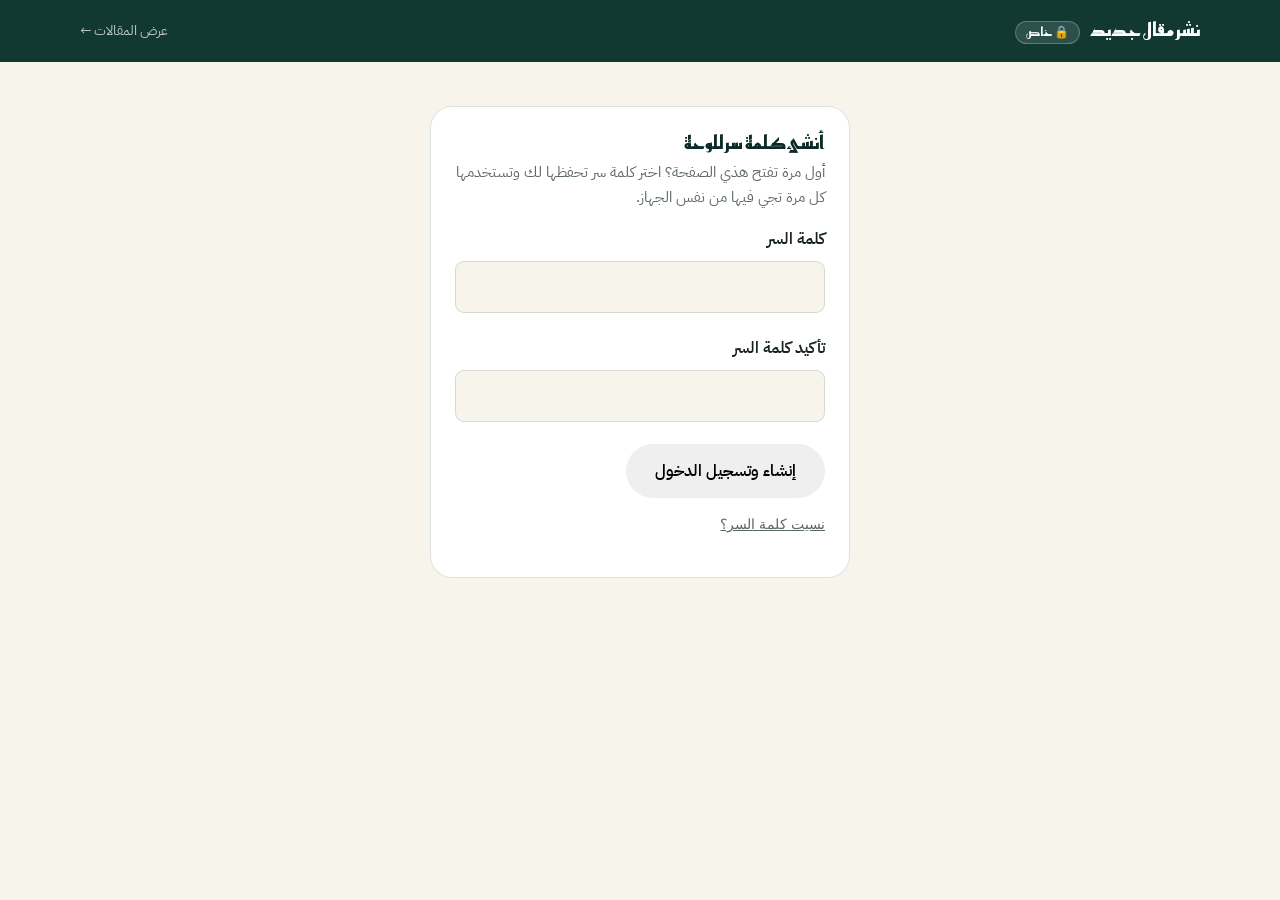
==== commit 769f04c6: "Add files via upload" ====
--- a/admin.html
+++ b/admin.html
@@ -21,6 +21,30 @@
 
 <div class="admin-wrap">
 
+  <!-- ═══════════ شاشة تسجيل الدخول ═══════════ -->
+  <div class="card" id="login-screen" style="max-width:420px;margin-inline:auto;">
+    <h2 id="login-title">تسجيل الدخول</h2>
+    <p id="login-desc">أدخل كلمة السر للوصول للوحة النشر.</p>
+
+    <div class="field">
+      <label for="password-input">كلمة السر</label>
+      <input type="password" id="password-input" autocomplete="current-password">
+    </div>
+    <div class="field" id="confirm-field" style="display:none">
+      <label for="password-confirm-input">تأكيد كلمة السر</label>
+      <input type="password" id="password-confirm-input" autocomplete="new-password">
+    </div>
+
+    <button type="button" class="btn" id="login-btn">دخول</button>
+    <div class="status" id="login-status"></div>
+    <p class="hint" style="margin-top:14px">
+      <button type="button" class="btn-link" id="forgot-btn">نسيت كلمة السر؟</button>
+    </p>
+  </div>
+
+  <!-- ═══════════ محتوى اللوحة (يظهر بعد تسجيل الدخول) ═══════════ -->
+  <div id="admin-content" style="display:none">
+
   <!-- ═══════════ إعداد لمرة واحدة ═══════════ -->
   <div class="card" id="setup-card">
     <h2>الإعداد الأول (مرة وحدة فقط)</h2>
@@ -49,6 +73,13 @@
 
   <!-- ═══════════ نموذج النشر ═══════════ -->
   <div class="card" id="publish-card" style="display:none">
+    <div class="connected-bar" style="margin-bottom:8px">
+      <span>👤 مسجّل دخولك</span>
+      <span>
+        <button type="button" class="btn-link" id="change-pass-btn">تغيير كلمة السر</button>
+        · <button type="button" class="btn-link" id="logout-btn">تسجيل خروج</button>
+      </span>
+    </div>
     <div class="connected-bar">
       <span>🔑 متصل بحسابك بنجاح</span>
       <button type="button" class="btn-link" id="disconnect-btn">تغيير المفتاح</button>
@@ -92,6 +123,8 @@
     <button type="button" class="btn" id="publish-btn">نشر المقال 🚀</button>
     <div class="status" id="publish-status"></div>
   </div>
+
+  </div><!-- /#admin-content -->
 
 </div>
 
@@ -104,6 +137,8 @@
   var BRANCH = "main";
   var FILE_PATH = "articles-data.js";
   var TOKEN_KEY = "calorie_site_gh_token";
+  var PASS_HASH_KEY = "calorie_site_admin_pass_hash";
+  var AUTHED_KEY = "calorie_site_admin_authed";
 
   var setupCard = document.getElementById("setup-card");
   var publishCard = document.getElementById("publish-card");
@@ -118,6 +153,125 @@
     el.className = "status";
     el.innerHTML = "";
   }
+
+  /* ==================== طبقة تسجيل الدخول ====================
+     ملاحظة أمانية بصراحة: هذي كلمة سر محلية تُفحص داخل المتصفح فقط،
+     وهي طبقة راحة/خصوصية تمنع أي زائر عادي يعرف رابط هذي الصفحة من
+     فتحها والعبث فيها. الحماية الحقيقية للموقع تبقى مفتاح GitHub —
+     بدونه محد يقدر ينشر أي شي حتى لو تجاوز شاشة الدخول هذي.
+     ==================================================== */
+
+  var loginScreen = document.getElementById("login-screen");
+  var adminContent = document.getElementById("admin-content");
+  var loginTitle = document.getElementById("login-title");
+  var loginDesc = document.getElementById("login-desc");
+  var confirmField = document.getElementById("confirm-field");
+  var passwordInput = document.getElementById("password-input");
+  var passwordConfirmInput = document.getElementById("password-confirm-input");
+  var loginStatus = document.getElementById("login-status");
+  var loginBtn = document.getElementById("login-btn");
+
+  async function sha256Hex(text) {
+    var enc = new TextEncoder().encode(text);
+    var buf = await crypto.subtle.digest("SHA-256", enc);
+    return Array.from(new Uint8Array(buf)).map(function (b) {
+      return b.toString(16).padStart(2, "0");
+    }).join("");
+  }
+
+  function hasPasswordSet() { return !!localStorage.getItem(PASS_HASH_KEY); }
+  function isAuthed() { return localStorage.getItem(AUTHED_KEY) === "1"; }
+
+  function renderLoginMode() {
+    if (hasPasswordSet()) {
+      loginTitle.textContent = "تسجيل الدخول";
+      loginDesc.textContent = "أدخل كلمة السر للوصول للوحة النشر.";
+      confirmField.style.display = "none";
+      loginBtn.textContent = "دخول";
+    } else {
+      loginTitle.textContent = "أنشئ كلمة سر للوحة";
+      loginDesc.textContent = "أول مرة تفتح هذي الصفحة؟ اختر كلمة سر تحفظها لك وتستخدمها كل مرة تجي فيها من نفس الجهاز.";
+      confirmField.style.display = "block";
+      loginBtn.textContent = "إنشاء وتسجيل الدخول";
+    }
+  }
+
+  function showAdmin() {
+    loginScreen.style.display = "none";
+    adminContent.style.display = "block";
+  }
+  function showLogin() {
+    adminContent.style.display = "none";
+    loginScreen.style.display = "block";
+    passwordInput.value = "";
+    if (passwordConfirmInput) passwordConfirmInput.value = "";
+    hideStatus(loginStatus);
+    renderLoginMode();
+  }
+
+  loginBtn.addEventListener("click", async function () {
+    var pass = passwordInput.value;
+    if (!pass || pass.length < 4) {
+      showStatus(loginStatus, "error", "كلمة السر لازم تكون ٤ خانات على الأقل.");
+      return;
+    }
+    var hash = await sha256Hex(pass);
+
+    if (!hasPasswordSet()) {
+      var confirmPass = passwordConfirmInput.value;
+      if (pass !== confirmPass) {
+        showStatus(loginStatus, "error", "كلمة السر وتأكيدها غير متطابقين.");
+        return;
+      }
+      localStorage.setItem(PASS_HASH_KEY, hash);
+      localStorage.setItem(AUTHED_KEY, "1");
+      hideStatus(loginStatus);
+      showAdmin();
+      refreshView();
+    } else {
+      var storedHash = localStorage.getItem(PASS_HASH_KEY);
+      if (hash === storedHash) {
+        localStorage.setItem(AUTHED_KEY, "1");
+        hideStatus(loginStatus);
+        showAdmin();
+        refreshView();
+      } else {
+        showStatus(loginStatus, "error", "كلمة السر غير صحيحة.");
+      }
+    }
+  });
+
+  document.getElementById("forgot-btn").addEventListener("click", function () {
+    showStatus(loginStatus, "error",
+      "لو نسيت كلمة السر: امسح بيانات الموقع من إعدادات المتصفح (Site Data / Clear Cookies لهذا الموقع فقط)، وبتقدر تنشئ كلمة سر جديدة — بس بتحتاج تلصق مفتاح GitHub مرة ثانية بعدها.");
+  });
+
+  document.getElementById("logout-btn").addEventListener("click", function () {
+    localStorage.removeItem(AUTHED_KEY);
+    showLogin();
+  });
+
+  document.getElementById("change-pass-btn").addEventListener("click", function () {
+    var current = prompt("اكتب كلمة السر الحالية للتأكيد:");
+    if (current === null) return;
+    sha256Hex(current).then(function (hash) {
+      if (hash !== localStorage.getItem(PASS_HASH_KEY)) {
+        alert("كلمة السر الحالية غير صحيحة.");
+        return;
+      }
+      var next = prompt("اكتب كلمة السر الجديدة (٤ خانات على الأقل):");
+      if (!next || next.length < 4) {
+        if (next !== null) alert("كلمة السر قصيرة جداً.");
+        return;
+      }
+      sha256Hex(next).then(function (newHash) {
+        localStorage.setItem(PASS_HASH_KEY, newHash);
+        alert("تم تغيير كلمة السر بنجاح.");
+      });
+    });
+  });
+
+  /* ==================== نهاية طبقة تسجيل الدخول ==================== */
 
   function getToken() {
     return localStorage.getItem(TOKEN_KEY);
@@ -298,6 +452,11 @@
     }
   });
 
+  if (isAuthed() && hasPasswordSet()) {
+    showAdmin();
+  } else {
+    showLogin();
+  }
   refreshView();
 })();
 </script>
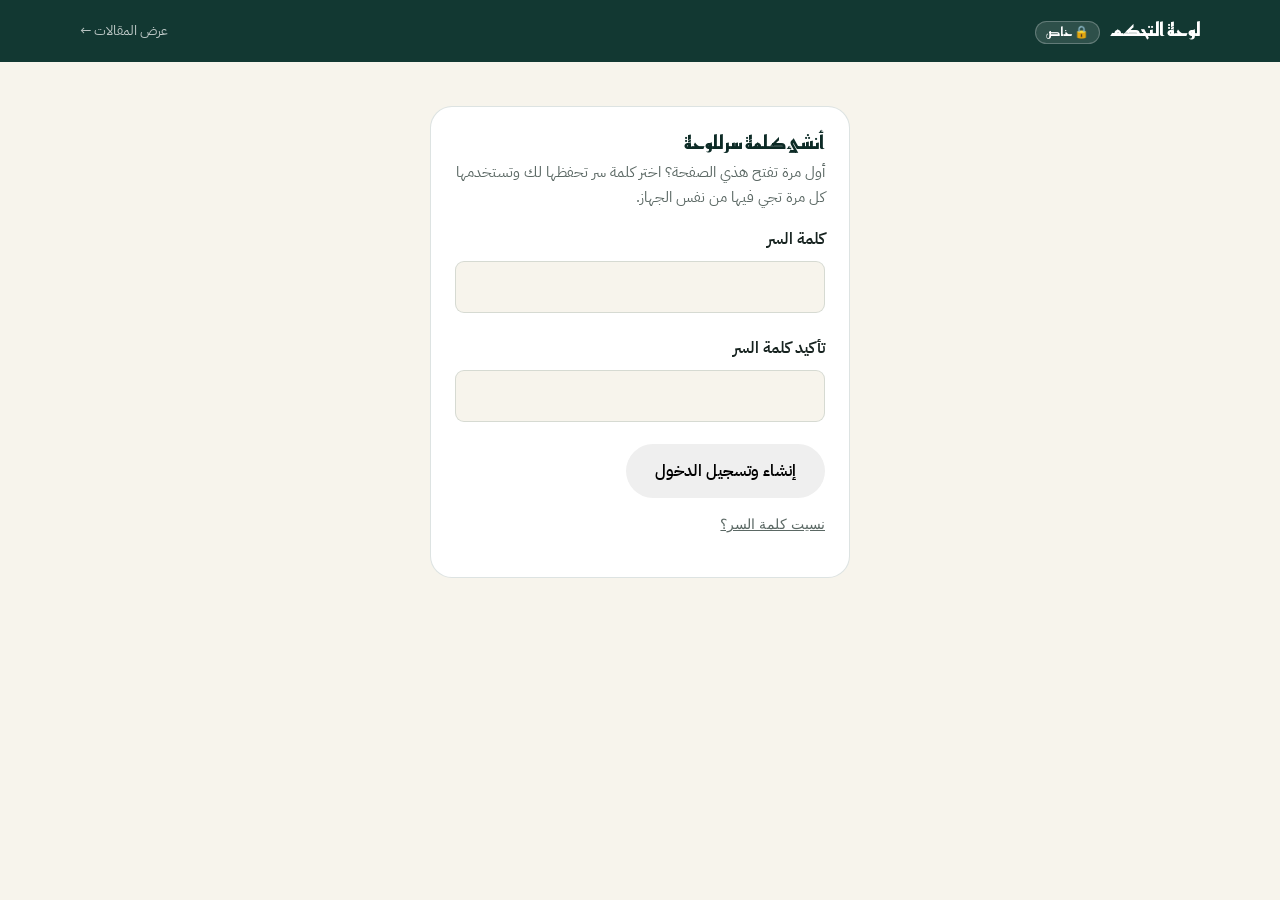
==== commit 65ab4789: "Add files via upload" ====
--- a/admin.html
+++ b/admin.html
@@ -3,7 +3,7 @@
 <head>
 <meta charset="UTF-8">
 <meta name="viewport" content="width=device-width, initial-scale=1.0">
-<title>نشر مقال | لوحة خاصة</title>
+<title>لوحة التحكم | خاص</title>
 <meta name="robots" content="noindex, nofollow">
 <link rel="preconnect" href="https://fonts.googleapis.com">
 <link rel="preconnect" href="https://fonts.gstatic.com" crossorigin>
@@ -14,7 +14,7 @@
 
 <div class="admin-header">
   <div class="wrap">
-    <h1>نشر مقال جديد <span class="private-badge">🔒 خاص</span></h1>
+    <h1>لوحة التحكم <span class="private-badge">🔒 خاص</span></h1>
     <a href="blog.html" class="back">عرض المقالات ←</a>
   </div>
 </div>
@@ -24,7 +24,7 @@
   <!-- ═══════════ شاشة تسجيل الدخول ═══════════ -->
   <div class="card" id="login-screen" style="max-width:420px;margin-inline:auto;">
     <h2 id="login-title">تسجيل الدخول</h2>
-    <p id="login-desc">أدخل كلمة السر للوصول للوحة النشر.</p>
+    <p id="login-desc">أدخل كلمة السر للوصول للوحة التحكم.</p>
 
     <div class="field">
       <label for="password-input">كلمة السر</label>
@@ -45,84 +45,106 @@
   <!-- ═══════════ محتوى اللوحة (يظهر بعد تسجيل الدخول) ═══════════ -->
   <div id="admin-content" style="display:none">
 
-  <!-- ═══════════ إعداد لمرة واحدة ═══════════ -->
-  <div class="card" id="setup-card">
-    <h2>الإعداد الأول (مرة وحدة فقط)</h2>
-    <p>عشان تنشر بضغطة زر بدون الرجوع لـ GitHub، محتاج تربط الصفحة بمفتاح دخول خاص بحسابك. يستخدم فقط من متصفحك، ولا يُرسل لأي جهة غير GitHub.</p>
-
-    <ol class="steps">
-      <li><b>١</b> اضغط الزر بالأسفل، بيوديك لصفحة إنشاء مفتاح بـ GitHub</li>
-      <li><b>٢</b> بخانة Token name اكتب اسم أي شي، مثلاً: نشر المقالات</li>
-      <li><b>٣</b> بخانة Repository access اختر: Only select repositories ← ثم اختر calorie-calculator</li>
-      <li><b>٤</b> انزل لـ Permissions ← Repository permissions ← دوّر "Contents" ← غيّرها لـ Read and write</li>
-      <li><b>٥</b> انزل تحت واضغط Generate token</li>
-      <li><b>٦</b> انسخ المفتاح اللي يبدأ بـ github_pat_... (يظهر مرة وحدة بس)</li>
-      <li><b>٧</b> ارجع هنا والصقه بالخانة تحت</li>
-    </ol>
-
-    <a href="https://github.com/settings/personal-access-tokens/new" target="_blank" rel="noopener noreferrer" class="btn btn-secondary" style="text-decoration:none;margin-bottom:18px;">فتح صفحة إنشاء المفتاح ←</a>
-
-    <div class="field">
-      <label for="token-input">مفتاح GitHub (Token)</label>
-      <input type="password" id="token-input" placeholder="github_pat_...">
-      <p class="hint">يُحفظ فقط بمتصفحك أنت، ولا يصل لنا أو لأي طرف ثالث.</p>
+    <div class="tabs">
+      <button type="button" class="tab-btn active" data-tab="articles">المقالات</button>
+      <button type="button" class="tab-btn" data-tab="new">مقال جديد</button>
+      <button type="button" class="tab-btn" data-tab="settings">الإعدادات</button>
     </div>
-    <button type="button" class="btn" id="save-token-btn">حفظ الاتصال</button>
-    <div class="status" id="setup-status"></div>
-  </div>
-
-  <!-- ═══════════ نموذج النشر ═══════════ -->
-  <div class="card" id="publish-card" style="display:none">
-    <div class="connected-bar" style="margin-bottom:8px">
-      <span>👤 مسجّل دخولك</span>
-      <span>
-        <button type="button" class="btn-link" id="change-pass-btn">تغيير كلمة السر</button>
-        · <button type="button" class="btn-link" id="logout-btn">تسجيل خروج</button>
-      </span>
+
+    <!-- ───────── تبويب: المقالات ───────── -->
+    <div class="tab-panel" id="tab-articles">
+
+      <!-- يظهر فقط لو ما فيه اتصال بـ GitHub بعد -->
+      <div class="card" id="setup-card" style="display:none">
+        <h2>الإعداد الأول (مرة وحدة فقط)</h2>
+        <p>عشان تدير موقعك بضغطة زر بدون الرجوع لـ GitHub، محتاج تربط اللوحة بمفتاح دخول خاص بحسابك. يستخدم فقط من متصفحك، ولا يُرسل لأي جهة غير GitHub.</p>
+
+        <ol class="steps">
+          <li><b>١</b> اضغط الزر بالأسفل، بيوديك لصفحة إنشاء مفتاح بـ GitHub</li>
+          <li><b>٢</b> بخانة Token name اكتب اسم أي شي، مثلاً: لوحة التحكم</li>
+          <li><b>٣</b> بخانة Repository access اختر: Only select repositories ← ثم اختر calorie-calculator</li>
+          <li><b>٤</b> انزل لـ Permissions ← Repository permissions ← دوّر "Contents" ← غيّرها لـ Read and write</li>
+          <li><b>٥</b> انزل تحت واضغط Generate token</li>
+          <li><b>٦</b> انسخ المفتاح اللي يبدأ بـ github_pat_... (يظهر مرة وحدة بس)</li>
+          <li><b>٧</b> ارجع هنا والصقه بالخانة تحت</li>
+        </ol>
+
+        <a href="https://github.com/settings/personal-access-tokens/new" target="_blank" rel="noopener noreferrer" class="btn btn-secondary" style="text-decoration:none;margin-bottom:18px;">فتح صفحة إنشاء المفتاح ←</a>
+
+        <div class="field">
+          <label for="token-input">مفتاح GitHub (Token)</label>
+          <input type="password" id="token-input" placeholder="github_pat_...">
+          <p class="hint">يُحفظ فقط بمتصفحك أنت، ولا يصل لنا أو لأي طرف ثالث.</p>
+        </div>
+        <button type="button" class="btn" id="save-token-btn">حفظ الاتصال</button>
+        <div class="status" id="setup-status"></div>
+      </div>
+
+      <!-- قائمة المقالات -->
+      <div id="articles-list-wrap">
+        <div class="status" id="articles-list-status"></div>
+        <div id="articles-list"></div>
+      </div>
     </div>
-    <div class="connected-bar">
-      <span>🔑 متصل بحسابك بنجاح</span>
-      <button type="button" class="btn-link" id="disconnect-btn">تغيير المفتاح</button>
+
+    <!-- ───────── تبويب: مقال جديد / تعديل ───────── -->
+    <div class="tab-panel" id="tab-new" style="display:none">
+      <div class="card" id="form-card">
+        <h2 id="form-heading">مقال جديد</h2>
+        <p>عبّي الحقول واضغط نشر — يوصل مباشرة لموقعك خلال ثوانٍ.</p>
+
+        <div class="field">
+          <label for="title-input">عنوان المقال</label>
+          <input type="text" id="title-input" placeholder="مثال: أفضل ٥ عادات لتثبيت الوزن">
+        </div>
+
+        <div class="field">
+          <label for="excerpt-input">وصف قصير</label>
+          <textarea id="excerpt-input" rows="2" placeholder="سطر أو سطرين يظهرون بصفحة المقالات"></textarea>
+        </div>
+
+        <div class="field">
+          <label for="readtime-input">مدة القراءة</label>
+          <input type="text" id="readtime-input" value="٣ دقائق">
+        </div>
+
+        <div class="field">
+          <label for="date-input">تاريخ النشر</label>
+          <input type="date" id="date-input">
+        </div>
+
+        <div class="field">
+          <label for="content-input">محتوى المقال</label>
+          <textarea id="content-input" class="content" placeholder="اكتب فقراتك بشكل طبيعي.
+
+اترك سطر فارغ بين كل فقرة وأخرى — بهذا الشكل بالضبط.
+
+لعنوان فرعي، ابدأ السطر بـ ## مثل: ## نصيحة مهمة
+
+ولخط عريض داخل الجملة، حط النص بين نجمتين: **كذا مهم جداً**"></textarea>
+          <p class="hint">سطر فارغ = فقرة جديدة · ## نص = عنوان فرعي · **نص** = خط عريض</p>
+        </div>
+
+        <button type="button" class="btn" id="publish-btn">نشر المقال 🚀</button>
+        <button type="button" class="btn btn-secondary" id="cancel-edit-btn" style="display:none;margin-top:10px">إلغاء التعديل</button>
+        <div class="status" id="publish-status"></div>
+      </div>
     </div>
 
-    <h2>مقال جديد</h2>
-    <p>عبّي الحقول واضغط نشر — يوصل مباشرة لموقعك خلال ثوانٍ.</p>
-
-    <div class="field">
-      <label for="title-input">عنوان المقال</label>
-      <input type="text" id="title-input" placeholder="مثال: أفضل ٥ عادات لتثبيت الوزن">
+    <!-- ───────── تبويب: الإعدادات ───────── -->
+    <div class="tab-panel" id="tab-settings" style="display:none">
+      <div class="card">
+        <h2>الحساب</h2>
+        <p>اللوحة متصلة حالياً بمستودع: <strong>h-s-h00/calorie-calculator</strong></p>
+        <button type="button" class="btn btn-secondary" id="disconnect-btn">تغيير مفتاح GitHub</button>
+      </div>
+      <div class="card">
+        <h2>الأمان</h2>
+        <p>كلمة السر وتسجيل الدخول خاصة بهذا الجهاز/المتصفح فقط.</p>
+        <button type="button" class="btn btn-secondary" id="change-pass-btn" style="margin-bottom:10px">تغيير كلمة السر</button>
+        <button type="button" class="btn btn-secondary" id="logout-btn">تسجيل خروج</button>
+      </div>
     </div>
-
-    <div class="field">
-      <label for="excerpt-input">وصف قصير</label>
-      <textarea id="excerpt-input" rows="2" placeholder="سطر أو سطرين يظهرون بصفحة المقالات"></textarea>
-    </div>
-
-    <div class="field">
-      <label for="readtime-input">مدة القراءة</label>
-      <input type="text" id="readtime-input" value="٣ دقائق">
-    </div>
-
-    <div class="field">
-      <label for="date-input">تاريخ النشر</label>
-      <input type="date" id="date-input">
-    </div>
-
-    <div class="field">
-      <label for="content-input">محتوى المقال</label>
-      <textarea id="content-input" class="content" placeholder="اكتب فقراتك بشكل طبيعي.
-
-اترك سطر فارغ بين كل فقرة وأخرى — بهذا الشكل بالضبط.
-
-لعنوان فرعي، ابدأ السطر بـ ## مثل: ## نصيحة مهمة
-
-ولخط عريض داخل الجملة، حط النص بين نجمتين: **كذا مهم جداً**"></textarea>
-      <p class="hint">سطر فارغ = فقرة جديدة · ## نص = عنوان فرعي · **نص** = خط عريض</p>
-    </div>
-
-    <button type="button" class="btn" id="publish-btn">نشر المقال 🚀</button>
-    <div class="status" id="publish-status"></div>
-  </div>
 
   </div><!-- /#admin-content -->
 
@@ -140,11 +162,6 @@
   var PASS_HASH_KEY = "calorie_site_admin_pass_hash";
   var AUTHED_KEY = "calorie_site_admin_authed";
 
-  var setupCard = document.getElementById("setup-card");
-  var publishCard = document.getElementById("publish-card");
-  var setupStatus = document.getElementById("setup-status");
-  var publishStatus = document.getElementById("publish-status");
-
   function showStatus(el, type, html) {
     el.className = "status status--" + type;
     el.innerHTML = html;
@@ -156,9 +173,9 @@
 
   /* ==================== طبقة تسجيل الدخول ====================
      ملاحظة أمانية بصراحة: هذي كلمة سر محلية تُفحص داخل المتصفح فقط،
-     وهي طبقة راحة/خصوصية تمنع أي زائر عادي يعرف رابط هذي الصفحة من
-     فتحها والعبث فيها. الحماية الحقيقية للموقع تبقى مفتاح GitHub —
-     بدونه محد يقدر ينشر أي شي حتى لو تجاوز شاشة الدخول هذي.
+     طبقة راحة/خصوصية تمنع أي زائر عادي يعرف رابط هذي الصفحة من فتحها
+     والعبث فيها. الحماية الحقيقية تبقى مفتاح GitHub — بدونه محد يقدر
+     يغيّر أي شي بالموقع الحقيقي حتى لو تجاوز شاشة الدخول هذي.
      ==================================================== */
 
   var loginScreen = document.getElementById("login-screen");
@@ -185,7 +202,7 @@
   function renderLoginMode() {
     if (hasPasswordSet()) {
       loginTitle.textContent = "تسجيل الدخول";
-      loginDesc.textContent = "أدخل كلمة السر للوصول للوحة النشر.";
+      loginDesc.textContent = "أدخل كلمة السر للوصول للوحة التحكم.";
       confirmField.style.display = "none";
       loginBtn.textContent = "دخول";
     } else {
@@ -199,6 +216,7 @@
   function showAdmin() {
     loginScreen.style.display = "none";
     adminContent.style.display = "block";
+    refreshConnectionView();
   }
   function showLogin() {
     adminContent.style.display = "none";
@@ -227,14 +245,12 @@
       localStorage.setItem(AUTHED_KEY, "1");
       hideStatus(loginStatus);
       showAdmin();
-      refreshView();
     } else {
       var storedHash = localStorage.getItem(PASS_HASH_KEY);
       if (hash === storedHash) {
         localStorage.setItem(AUTHED_KEY, "1");
         hideStatus(loginStatus);
         showAdmin();
-        refreshView();
       } else {
         showStatus(loginStatus, "error", "كلمة السر غير صحيحة.");
       }
@@ -273,48 +289,34 @@
 
   /* ==================== نهاية طبقة تسجيل الدخول ==================== */
 
-  function getToken() {
-    return localStorage.getItem(TOKEN_KEY);
-  }
-
-  function refreshView() {
-    if (getToken()) {
-      setupCard.style.display = "none";
-      publishCard.style.display = "block";
-      if (!document.getElementById("date-input").value) {
-        document.getElementById("date-input").value = new Date().toISOString().slice(0, 10);
-      }
-    } else {
-      setupCard.style.display = "block";
-      publishCard.style.display = "none";
-    }
-  }
-
-  document.getElementById("save-token-btn").addEventListener("click", async function () {
-    var val = document.getElementById("token-input").value.trim();
-    if (!val) {
-      showStatus(setupStatus, "error", "الصق المفتاح أول.");
-      return;
-    }
-    showStatus(setupStatus, "loading", "جاري التحقق من المفتاح...");
-    try {
-      await getFile(val);
-      localStorage.setItem(TOKEN_KEY, val);
-      hideStatus(setupStatus);
-      refreshView();
-    } catch (err) {
-      showStatus(setupStatus, "error", "المفتاح ما اشتغل: " + err.message + "<br>تأكد إنك أعطيته صلاحية Contents: Read and write على مستودع " + REPO + ".");
-    }
-  });
-
-  document.getElementById("disconnect-btn").addEventListener("click", function () {
-    localStorage.removeItem(TOKEN_KEY);
-    document.getElementById("token-input").value = "";
-    hideStatus(setupStatus);
-    refreshView();
-  });
-
-  /* ---------------- GitHub API helpers ---------------- */
+  /* ==================== تبويبات اللوحة ==================== */
+  var tabButtons = document.querySelectorAll(".tab-btn");
+  var tabPanels = {
+    articles: document.getElementById("tab-articles"),
+    "new": document.getElementById("tab-new"),
+    settings: document.getElementById("tab-settings")
+  };
+
+  function activateTab(name) {
+    tabButtons.forEach(function (btn) {
+      btn.classList.toggle("active", btn.getAttribute("data-tab") === name);
+    });
+    Object.keys(tabPanels).forEach(function (key) {
+      tabPanels[key].style.display = key === name ? "block" : "none";
+    });
+    if (name === "articles") loadArticlesList();
+    if (name === "new" && !editingSlug) resetForm();
+  }
+
+  tabButtons.forEach(function (btn) {
+    btn.addEventListener("click", function () {
+      activateTab(btn.getAttribute("data-tab"));
+    });
+  });
+
+  /* ==================== GitHub API ==================== */
+
+  function getToken() { return localStorage.getItem(TOKEN_KEY); }
 
   function utf8ToBase64(str) {
     var bytes = new TextEncoder().encode(str);
@@ -332,10 +334,7 @@
   async function getFile(token) {
     var url = "https://api.github.com/repos/" + OWNER + "/" + REPO + "/contents/" + FILE_PATH + "?ref=" + BRANCH;
     var res = await fetch(url, {
-      headers: {
-        "Authorization": "Bearer " + token,
-        "Accept": "application/vnd.github+json"
-      }
+      headers: { "Authorization": "Bearer " + token, "Accept": "application/vnd.github+json" }
     });
     if (!res.ok) throw new Error("HTTP " + res.status);
     return res.json();
@@ -359,7 +358,44 @@
     return res.json();
   }
 
-  /* ---------------- Content formatting ---------------- */
+  function refreshConnectionView() {
+    var setupCard = document.getElementById("setup-card");
+    if (getToken()) {
+      setupCard.style.display = "none";
+      loadArticlesList();
+    } else {
+      setupCard.style.display = "block";
+      document.getElementById("articles-list-wrap").style.display = "none";
+    }
+  }
+
+  document.getElementById("save-token-btn").addEventListener("click", async function () {
+    var val = document.getElementById("token-input").value.trim();
+    var setupStatus = document.getElementById("setup-status");
+    if (!val) {
+      showStatus(setupStatus, "error", "الصق المفتاح أول.");
+      return;
+    }
+    showStatus(setupStatus, "loading", "جاري التحقق من المفتاح...");
+    try {
+      await getFile(val);
+      localStorage.setItem(TOKEN_KEY, val);
+      hideStatus(setupStatus);
+      document.getElementById("articles-list-wrap").style.display = "block";
+      refreshConnectionView();
+    } catch (err) {
+      showStatus(setupStatus, "error", "المفتاح ما اشتغل: " + err.message + "<br>تأكد إنك أعطيته صلاحية Contents: Read and write على مستودع " + REPO + ".");
+    }
+  });
+
+  document.getElementById("disconnect-btn").addEventListener("click", function () {
+    if (!confirm("متأكد تبي تفصل مفتاح GitHub؟ بتحتاج تلصقه مرة ثانية للنشر.")) return;
+    localStorage.removeItem(TOKEN_KEY);
+    activateTab("articles");
+    refreshConnectionView();
+  });
+
+  /* ==================== تنسيق المحتوى (نص ⇄ HTML) ==================== */
 
   function escapeHtml(str) {
     return str.replace(/&/g, "&amp;").replace(/</g, "&lt;").replace(/>/g, "&gt;");
@@ -370,28 +406,33 @@
   function contentToHtml(raw) {
     var blocks = raw.split(/\n\s*\n/).map(function (b) { return b.trim(); }).filter(Boolean);
     return blocks.map(function (b) {
-      if (b.indexOf("## ") === 0) {
-        return "      <h2>" + inlineFormat(b.slice(3).trim()) + "</h2>";
-      }
+      if (b.indexOf("## ") === 0) return "      <h2>" + inlineFormat(b.slice(3).trim()) + "</h2>";
       return "      <p>" + inlineFormat(b).replace(/\n/g, "<br>") + "</p>";
     }).join("\n");
   }
+  function htmlToContent(html) {
+    return html
+      .replace(/<h2>([\s\S]*?)<\/h2>/g, "## $1\n\n")
+      .replace(/<p>([\s\S]*?)<\/p>/g, "$1\n\n")
+      .replace(/<strong>([\s\S]*?)<\/strong>/g, "**$1**")
+      .replace(/<br\s*\/?>/g, "\n")
+      .replace(/&lt;/g, "<").replace(/&gt;/g, ">").replace(/&amp;/g, "&")
+      .trim();
+  }
   function jsStringEscape(str) {
     return String(str).replace(/\\/g, "\\\\").replace(/"/g, '\\"').replace(/\n/g, " ");
   }
   function templateEscape(str) {
     return str.replace(/\\/g, "\\\\").replace(/`/g, "\\`").replace(/\$\{/g, "\\${");
   }
-
-  function slugify() {
-    return "article-" + Date.now().toString(36);
-  }
-
-  function buildArticleBlock(data) {
+  function slugify() { return "article-" + Date.now().toString(36); }
+
+  function buildArticleBlock(data, existingSlug) {
+    var slug = existingSlug || slugify();
     var contentHtml = templateEscape(contentToHtml(data.content));
     return [
       "  {",
-      '    slug: "' + slugify() + '",',
+      '    slug: "' + slug + '",',
       '    title: "' + jsStringEscape(data.title) + '",',
       '    excerpt: "' + jsStringEscape(data.excerpt) + '",',
       '    date: "' + data.date + '",',
@@ -403,7 +444,148 @@
     ].join("\n");
   }
 
-  /* ---------------- Publish flow ---------------- */
+  /* ==================== قراءة/تعديل/حذف المقالات ==================== */
+
+  function getAllBlocks(fileText) {
+    return fileText.match(/  \{[\s\S]*?\n  \},?/g) || [];
+  }
+  function parseBlock(blockText) {
+    function grab(key) {
+      var m = blockText.match(new RegExp(key + ':\\s*"([^"]*)"'));
+      return m ? m[1] : "";
+    }
+    var contentMatch = blockText.match(/contentHtml:\s*`([\s\S]*?)`/);
+    return {
+      slug: grab("slug"),
+      title: grab("title"),
+      excerpt: grab("excerpt"),
+      date: grab("date"),
+      readTime: grab("readTime"),
+      contentHtml: contentMatch ? contentMatch[1] : ""
+    };
+  }
+
+  var editingSlug = null;
+
+  async function loadArticlesList() {
+    var listEl = document.getElementById("articles-list");
+    var statusEl = document.getElementById("articles-list-status");
+    var token = getToken();
+    if (!token) return;
+
+    showStatus(statusEl, "loading", "جاري تحميل المقالات...");
+    listEl.innerHTML = "";
+
+    try {
+      var file = await getFile(token);
+      var text = base64ToUtf8(file.content);
+      var blocks = getAllBlocks(text).map(parseBlock).sort(function (a, b) {
+        return new Date(b.date) - new Date(a.date);
+      });
+
+      hideStatus(statusEl);
+
+      if (blocks.length === 0) {
+        listEl.innerHTML = '<p class="empty-state">لا توجد مقالات بعد. اضغط تبويب "مقال جديد" لإضافة أول مقال.</p>';
+        return;
+      }
+
+      blocks.forEach(function (a) {
+        var row = document.createElement("div");
+        row.className = "article-row";
+        row.innerHTML =
+          '<div>' +
+            '<div class="article-row__title">' + escapeHtml(a.title) + '</div>' +
+            '<div class="article-row__meta">' + a.date + (a.readTime ? " · " + a.readTime : "") + '</div>' +
+          '</div>' +
+          '<div class="article-row__actions">' +
+            '<button type="button" data-action="edit" data-slug="' + a.slug + '">تعديل</button>' +
+            '<button type="button" class="danger" data-action="delete" data-slug="' + a.slug + '">حذف</button>' +
+          '</div>';
+        listEl.appendChild(row);
+      });
+
+      listEl.querySelectorAll('[data-action="edit"]').forEach(function (btn) {
+        btn.addEventListener("click", function () { startEdit(btn.getAttribute("data-slug")); });
+      });
+      listEl.querySelectorAll('[data-action="delete"]').forEach(function (btn) {
+        btn.addEventListener("click", function () { deleteArticle(btn.getAttribute("data-slug")); });
+      });
+    } catch (err) {
+      showStatus(statusEl, "error", "تعذّر تحميل المقالات: " + err.message);
+    }
+  }
+
+  function resetForm() {
+    editingSlug = null;
+    document.getElementById("form-heading").textContent = "مقال جديد";
+    document.getElementById("publish-btn").textContent = "نشر المقال 🚀";
+    document.getElementById("cancel-edit-btn").style.display = "none";
+    document.getElementById("title-input").value = "";
+    document.getElementById("excerpt-input").value = "";
+    document.getElementById("content-input").value = "";
+    document.getElementById("readtime-input").value = "٣ دقائق";
+    document.getElementById("date-input").value = new Date().toISOString().slice(0, 10);
+    hideStatus(document.getElementById("publish-status"));
+  }
+
+  async function startEdit(slug) {
+    var statusEl = document.getElementById("articles-list-status");
+    showStatus(statusEl, "loading", "جاري تحميل المقال...");
+    try {
+      var token = getToken();
+      var file = await getFile(token);
+      var text = base64ToUtf8(file.content);
+      var block = getAllBlocks(text).find(function (b) { return b.indexOf('slug: "' + slug + '"') !== -1; });
+      if (!block) throw new Error("المقال غير موجود");
+      var data = parseBlock(block);
+
+      editingSlug = data.slug;
+      document.getElementById("form-heading").textContent = "تعديل مقال";
+      document.getElementById("publish-btn").textContent = "حفظ التعديلات ✅";
+      document.getElementById("cancel-edit-btn").style.display = "block";
+      document.getElementById("title-input").value = data.title;
+      document.getElementById("excerpt-input").value = data.excerpt;
+      document.getElementById("readtime-input").value = data.readTime;
+      document.getElementById("date-input").value = data.date;
+      document.getElementById("content-input").value = htmlToContent(data.contentHtml);
+      hideStatus(document.getElementById("publish-status"));
+      hideStatus(statusEl);
+      activateTab("new");
+    } catch (err) {
+      showStatus(statusEl, "error", "تعذّر فتح المقال: " + err.message);
+    }
+  }
+
+  document.getElementById("cancel-edit-btn").addEventListener("click", function () {
+    resetForm();
+    activateTab("articles");
+  });
+
+  async function deleteArticle(slug) {
+    if (!confirm("متأكد تبي تحذف هذا المقال؟ هذا الإجراء ما يُرجع.")) return;
+    var statusEl = document.getElementById("articles-list-status");
+    showStatus(statusEl, "loading", "جاري الحذف...");
+    try {
+      var token = getToken();
+      var file = await getFile(token);
+      var text = base64ToUtf8(file.content);
+      var block = getAllBlocks(text).find(function (b) { return b.indexOf('slug: "' + slug + '"') !== -1; });
+      if (!block) throw new Error("المقال غير موجود أصلاً");
+
+      var idx = text.indexOf(block);
+      var newText = text.slice(0, idx) + text.slice(idx + block.length).replace(/^\n/, "");
+      var newB64 = utf8ToBase64(newText);
+
+      await putFile(token, newB64, file.sha, "حذف مقال");
+      showStatus(statusEl, "success", "تم الحذف ✅");
+      loadArticlesList();
+    } catch (err) {
+      showStatus(statusEl, "error", "تعذّر الحذف: " + err.message);
+    }
+  }
+
+  /* ==================== نشر / حفظ تعديل ==================== */
 
   document.getElementById("publish-btn").addEventListener("click", async function () {
     var token = getToken();
@@ -415,6 +597,8 @@
       content: document.getElementById("content-input").value.trim()
     };
 
+    var publishStatus = document.getElementById("publish-status");
+
     if (!data.title || !data.content) {
       showStatus(publishStatus, "error", "لازم تكتب عنوان ومحتوى للمقال على الأقل.");
       return;
@@ -422,29 +606,40 @@
 
     var btn = document.getElementById("publish-btn");
     btn.disabled = true;
-    showStatus(publishStatus, "loading", "جاري النشر...");
+    showStatus(publishStatus, "loading", editingSlug ? "جاري حفظ التعديلات..." : "جاري النشر...");
 
     try {
       var file = await getFile(token);
       var currentContent = base64ToUtf8(file.content);
-      var anchor = "window.ARTICLES = [";
-      var idx = currentContent.indexOf(anchor);
-      if (idx === -1) throw new Error("ما لقيت مكان الإدراج بالملف — تأكد إن articles-data.js ما تغيّر شكله.");
-
-      var insertPos = idx + anchor.length;
-      var block = buildArticleBlock(data);
-      var newContent = currentContent.slice(0, insertPos) + "\n" + block + currentContent.slice(insertPos);
+      var newContent, commitMsg;
+
+      if (editingSlug) {
+        var oldBlock = getAllBlocks(currentContent).find(function (b) {
+          return b.indexOf('slug: "' + editingSlug + '"') !== -1;
+        });
+        if (!oldBlock) throw new Error("تعذّر إيجاد المقال الأصلي للتعديل");
+        var newBlock = buildArticleBlock(data, editingSlug);
+        newContent = currentContent.replace(oldBlock, newBlock);
+        commitMsg = "تعديل مقال: " + data.title;
+      } else {
+        var anchor = "window.ARTICLES = [";
+        var idx = currentContent.indexOf(anchor);
+        if (idx === -1) throw new Error("ما لقيت مكان الإدراج بالملف.");
+        var insertPos = idx + anchor.length;
+        var block = buildArticleBlock(data);
+        newContent = currentContent.slice(0, insertPos) + "\n" + block + currentContent.slice(insertPos);
+        commitMsg = "إضافة مقال: " + data.title;
+      }
+
       var newContentB64 = utf8ToBase64(newContent);
-
-      await putFile(token, newContentB64, file.sha, "إضافة مقال: " + data.title);
-
-      showStatus(publishStatus, "success", "تم النشر بنجاح 🎉 خله دقيقة ثم افتح <a href=\"blog.html\" target=\"_blank\">صفحة المقالات</a>.");
-
-      document.getElementById("title-input").value = "";
-      document.getElementById("excerpt-input").value = "";
-      document.getElementById("content-input").value = "";
-      document.getElementById("readtime-input").value = "٣ دقائق";
-      document.getElementById("date-input").value = new Date().toISOString().slice(0, 10);
+      await putFile(token, newContentB64, file.sha, commitMsg);
+
+      showStatus(publishStatus, "success",
+        (editingSlug ? "تم حفظ التعديلات بنجاح 🎉" : "تم النشر بنجاح 🎉") +
+        ' خله دقيقة ثم افتح <a href="blog.html" target="_blank">صفحة المقالات</a>.');
+
+      resetForm();
+      activateTab("articles");
     } catch (err) {
       showStatus(publishStatus, "error", "صار خطأ: " + err.message + "<br>جرّب مرة ثانية، ولو استمر الخطأ تأكد إن المفتاح لسا فعّال.");
     } finally {
@@ -452,12 +647,15 @@
     }
   });
 
+  /* ==================== البداية ==================== */
+
+  document.getElementById("date-input").value = new Date().toISOString().slice(0, 10);
+
   if (isAuthed() && hasPasswordSet()) {
     showAdmin();
   } else {
     showLogin();
   }
-  refreshView();
 })();
 </script>
 </body>
--- a/style.css
+++ b/style.css
@@ -364,6 +364,20 @@
 .status a{font-weight:700;text-decoration:underline}
 .connected-bar{display:flex;align-items:center;justify-content:space-between;gap:10px;background:var(--deep-tint);padding:10px 16px;border-radius:var(--radius-sm);margin-bottom:18px;font-size:.85rem;color:var(--deep-2)}
 
+.tabs{display:flex;gap:6px;margin-bottom:22px;border-bottom:1px solid var(--line);overflow-x:auto}
+.tab-btn{background:none;border:none;padding:12px 18px;font-family:var(--font-body);font-size:.95rem;font-weight:600;color:var(--muted);cursor:pointer;border-bottom:3px solid transparent;white-space:nowrap;transition:color .18s,border-color .18s}
+.tab-btn:hover{color:var(--deep-2)}
+.tab-btn.active{color:var(--deep-2);border-color:var(--amber)}
+
+.article-row{display:flex;align-items:center;justify-content:space-between;gap:12px;background:var(--card);border:1px solid var(--line);border-radius:var(--radius-sm);padding:14px 18px;margin-bottom:10px}
+.article-row__title{font-weight:600;color:var(--deep-2)}
+.article-row__meta{font-size:.8rem;color:var(--muted);margin-top:2px}
+.article-row__actions{display:flex;gap:8px;flex:none}
+.article-row__actions button{background:var(--deep-tint);border:none;color:var(--deep-2);padding:8px 14px;border-radius:999px;font-size:.85rem;cursor:pointer;font-family:var(--font-body);font-weight:600;transition:background .18s}
+.article-row__actions button:hover{background:var(--amber);color:var(--deep-2)}
+.article-row__actions button.danger{background:#FBE7E5;color:var(--brick)}
+.article-row__actions button.danger:hover{background:var(--brick);color:#fff}
+
 /* ─────────── تجاوب مع الشاشات الصغيرة ─────────── */
 @media (max-width:860px){
   .hero-grid{grid-template-columns:1fr;text-align:center}
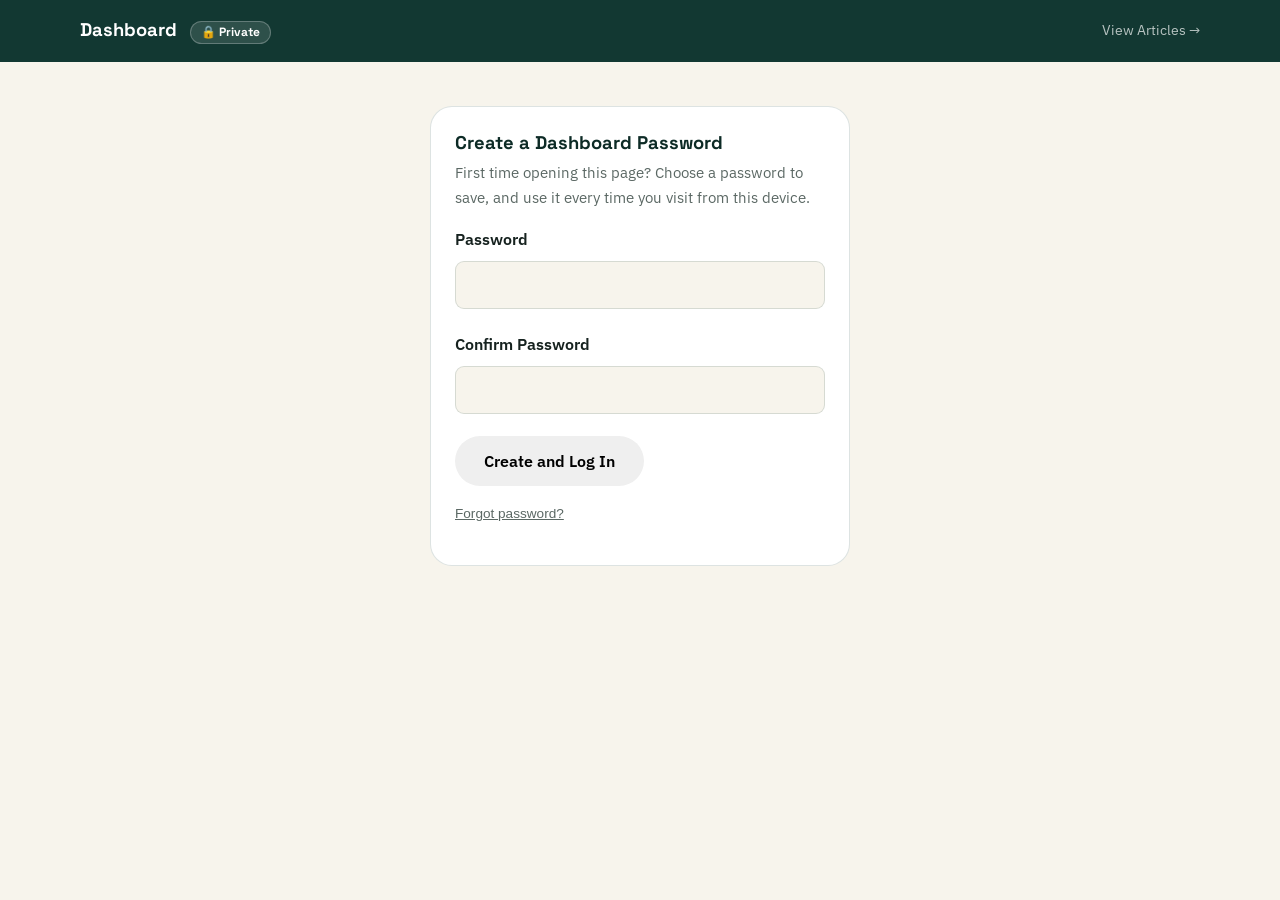
==== commit e390a8ea: "Add files via upload" ====
--- a/admin.html
+++ b/admin.html
@@ -1,148 +1,148 @@
 <!DOCTYPE html>
-<html lang="ar" dir="rtl">
+<html lang="en" dir="ltr">
 <head>
 <meta charset="UTF-8">
 <meta name="viewport" content="width=device-width, initial-scale=1.0">
-<title>لوحة التحكم | خاص</title>
+<title>Dashboard | Private</title>
 <meta name="robots" content="noindex, nofollow">
 <link rel="preconnect" href="https://fonts.googleapis.com">
 <link rel="preconnect" href="https://fonts.gstatic.com" crossorigin>
-<link href="https://fonts.googleapis.com/css2?family=Reem+Kufi:wght@400;500;600;700&family=IBM+Plex+Sans+Arabic:wght@300;400;500;600;700&display=swap" rel="stylesheet">
+<link href="https://fonts.googleapis.com/css2?family=Space+Grotesk:wght@500;600;700&family=IBM+Plex+Sans:wght@300;400;500;600;700&display=swap" rel="stylesheet">
 <link rel="stylesheet" href="style.css">
 </head>
 <body>
 
 <div class="admin-header">
   <div class="wrap">
-    <h1>لوحة التحكم <span class="private-badge">🔒 خاص</span></h1>
-    <a href="blog.html" class="back">عرض المقالات ←</a>
+    <h1>Dashboard <span class="private-badge">🔒 Private</span></h1>
+    <a href="blog.html" class="back">View Articles →</a>
   </div>
 </div>
 
 <div class="admin-wrap">
 
-  <!-- ═══════════ شاشة تسجيل الدخول ═══════════ -->
+  <!-- ═══════════ Login screen ═══════════ -->
   <div class="card" id="login-screen" style="max-width:420px;margin-inline:auto;">
-    <h2 id="login-title">تسجيل الدخول</h2>
-    <p id="login-desc">أدخل كلمة السر للوصول للوحة التحكم.</p>
+    <h2 id="login-title">Log In</h2>
+    <p id="login-desc">Enter your password to access the dashboard.</p>
 
     <div class="field">
-      <label for="password-input">كلمة السر</label>
+      <label for="password-input">Password</label>
       <input type="password" id="password-input" autocomplete="current-password">
     </div>
     <div class="field" id="confirm-field" style="display:none">
-      <label for="password-confirm-input">تأكيد كلمة السر</label>
+      <label for="password-confirm-input">Confirm Password</label>
       <input type="password" id="password-confirm-input" autocomplete="new-password">
     </div>
 
-    <button type="button" class="btn" id="login-btn">دخول</button>
+    <button type="button" class="btn" id="login-btn">Log In</button>
     <div class="status" id="login-status"></div>
     <p class="hint" style="margin-top:14px">
-      <button type="button" class="btn-link" id="forgot-btn">نسيت كلمة السر؟</button>
+      <button type="button" class="btn-link" id="forgot-btn">Forgot password?</button>
     </p>
   </div>
 
-  <!-- ═══════════ محتوى اللوحة (يظهر بعد تسجيل الدخول) ═══════════ -->
+  <!-- ═══════════ Dashboard content (shown after login) ═══════════ -->
   <div id="admin-content" style="display:none">
 
     <div class="tabs">
-      <button type="button" class="tab-btn active" data-tab="articles">المقالات</button>
-      <button type="button" class="tab-btn" data-tab="new">مقال جديد</button>
-      <button type="button" class="tab-btn" data-tab="settings">الإعدادات</button>
+      <button type="button" class="tab-btn active" data-tab="articles">Articles</button>
+      <button type="button" class="tab-btn" data-tab="new">New Article</button>
+      <button type="button" class="tab-btn" data-tab="settings">Settings</button>
     </div>
 
-    <!-- ───────── تبويب: المقالات ───────── -->
+    <!-- ───────── Tab: Articles ───────── -->
     <div class="tab-panel" id="tab-articles">
 
-      <!-- يظهر فقط لو ما فيه اتصال بـ GitHub بعد -->
+      <!-- Shown only if not yet connected to GitHub -->
       <div class="card" id="setup-card" style="display:none">
-        <h2>الإعداد الأول (مرة وحدة فقط)</h2>
-        <p>عشان تدير موقعك بضغطة زر بدون الرجوع لـ GitHub، محتاج تربط اللوحة بمفتاح دخول خاص بحسابك. يستخدم فقط من متصفحك، ولا يُرسل لأي جهة غير GitHub.</p>
+        <h2>First-Time Setup (once only)</h2>
+        <p>To manage your site with one click, without going back to GitHub, you need to link the dashboard to a personal access key for your account. It's used only from your browser, and is never sent anywhere except GitHub.</p>
 
         <ol class="steps">
-          <li><b>١</b> اضغط الزر بالأسفل، بيوديك لصفحة إنشاء مفتاح بـ GitHub</li>
-          <li><b>٢</b> بخانة Token name اكتب اسم أي شي، مثلاً: لوحة التحكم</li>
-          <li><b>٣</b> بخانة Repository access اختر: Only select repositories ← ثم اختر calorie-calculator</li>
-          <li><b>٤</b> انزل لـ Permissions ← Repository permissions ← دوّر "Contents" ← غيّرها لـ Read and write</li>
-          <li><b>٥</b> انزل تحت واضغط Generate token</li>
-          <li><b>٦</b> انسخ المفتاح اللي يبدأ بـ github_pat_... (يظهر مرة وحدة بس)</li>
-          <li><b>٧</b> ارجع هنا والصقه بالخانة تحت</li>
+          <li><b>1</b> Click the button below — it takes you to the GitHub key creation page</li>
+          <li><b>2</b> In the Token name field, type any name, e.g.: Dashboard</li>
+          <li><b>3</b> In Repository access, choose: Only select repositories → then select calorie-calculator</li>
+          <li><b>4</b> Scroll to Permissions → Repository permissions → find "Contents" → set it to Read and write</li>
+          <li><b>5</b> Scroll down and click Generate token</li>
+          <li><b>6</b> Copy the key that starts with github_pat_... (shown only once)</li>
+          <li><b>7</b> Come back here and paste it in the field below</li>
         </ol>
 
-        <a href="https://github.com/settings/personal-access-tokens/new" target="_blank" rel="noopener noreferrer" class="btn btn-secondary" style="text-decoration:none;margin-bottom:18px;">فتح صفحة إنشاء المفتاح ←</a>
+        <a href="https://github.com/settings/personal-access-tokens/new" target="_blank" rel="noopener noreferrer" class="btn btn-secondary" style="text-decoration:none;margin-bottom:18px;">Open the key creation page →</a>
 
         <div class="field">
-          <label for="token-input">مفتاح GitHub (Token)</label>
+          <label for="token-input">GitHub Key (Token)</label>
           <input type="password" id="token-input" placeholder="github_pat_...">
-          <p class="hint">يُحفظ فقط بمتصفحك أنت، ولا يصل لنا أو لأي طرف ثالث.</p>
+          <p class="hint">Saved only in your own browser — never sent to us or any third party.</p>
         </div>
-        <button type="button" class="btn" id="save-token-btn">حفظ الاتصال</button>
+        <button type="button" class="btn" id="save-token-btn">Save Connection</button>
         <div class="status" id="setup-status"></div>
       </div>
 
-      <!-- قائمة المقالات -->
+      <!-- Articles list -->
       <div id="articles-list-wrap">
         <div class="status" id="articles-list-status"></div>
         <div id="articles-list"></div>
       </div>
     </div>
 
-    <!-- ───────── تبويب: مقال جديد / تعديل ───────── -->
+    <!-- ───────── Tab: New Article / Edit ───────── -->
     <div class="tab-panel" id="tab-new" style="display:none">
       <div class="card" id="form-card">
-        <h2 id="form-heading">مقال جديد</h2>
-        <p>عبّي الحقول واضغط نشر — يوصل مباشرة لموقعك خلال ثوانٍ.</p>
+        <h2 id="form-heading">New Article</h2>
+        <p>Fill in the fields and click publish — it reaches your site directly within seconds.</p>
 
         <div class="field">
-          <label for="title-input">عنوان المقال</label>
-          <input type="text" id="title-input" placeholder="مثال: أفضل ٥ عادات لتثبيت الوزن">
+          <label for="title-input">Article Title</label>
+          <input type="text" id="title-input" placeholder="e.g. 5 Best Habits for Maintaining Your Weight">
         </div>
 
         <div class="field">
-          <label for="excerpt-input">وصف قصير</label>
-          <textarea id="excerpt-input" rows="2" placeholder="سطر أو سطرين يظهرون بصفحة المقالات"></textarea>
+          <label for="excerpt-input">Short Description</label>
+          <textarea id="excerpt-input" rows="2" placeholder="A line or two that will show on the articles page"></textarea>
         </div>
 
         <div class="field">
-          <label for="readtime-input">مدة القراءة</label>
-          <input type="text" id="readtime-input" value="٣ دقائق">
+          <label for="readtime-input">Read Time</label>
+          <input type="text" id="readtime-input" value="3 min read">
         </div>
 
         <div class="field">
-          <label for="date-input">تاريخ النشر</label>
+          <label for="date-input">Publish Date</label>
           <input type="date" id="date-input">
         </div>
 
         <div class="field">
-          <label for="content-input">محتوى المقال</label>
-          <textarea id="content-input" class="content" placeholder="اكتب فقراتك بشكل طبيعي.
-
-اترك سطر فارغ بين كل فقرة وأخرى — بهذا الشكل بالضبط.
-
-لعنوان فرعي، ابدأ السطر بـ ## مثل: ## نصيحة مهمة
-
-ولخط عريض داخل الجملة، حط النص بين نجمتين: **كذا مهم جداً**"></textarea>
-          <p class="hint">سطر فارغ = فقرة جديدة · ## نص = عنوان فرعي · **نص** = خط عريض</p>
+          <label for="content-input">Article Content</label>
+          <textarea id="content-input" class="content" placeholder="Write your paragraphs naturally.
+
+Leave a blank line between each paragraph — exactly like this.
+
+For a subheading, start the line with ## like: ## An Important Tip
+
+For bold text within a sentence, put it between double asterisks: **this is important**"></textarea>
+          <p class="hint">Blank line = new paragraph · ## text = subheading · **text** = bold</p>
         </div>
 
-        <button type="button" class="btn" id="publish-btn">نشر المقال 🚀</button>
-        <button type="button" class="btn btn-secondary" id="cancel-edit-btn" style="display:none;margin-top:10px">إلغاء التعديل</button>
+        <button type="button" class="btn" id="publish-btn">Publish Article 🚀</button>
+        <button type="button" class="btn btn-secondary" id="cancel-edit-btn" style="display:none;margin-top:10px">Cancel Edit</button>
         <div class="status" id="publish-status"></div>
       </div>
     </div>
 
-    <!-- ───────── تبويب: الإعدادات ───────── -->
+    <!-- ───────── Tab: Settings ───────── -->
     <div class="tab-panel" id="tab-settings" style="display:none">
       <div class="card">
-        <h2>الحساب</h2>
-        <p>اللوحة متصلة حالياً بمستودع: <strong>h-s-h00/calorie-calculator</strong></p>
-        <button type="button" class="btn btn-secondary" id="disconnect-btn">تغيير مفتاح GitHub</button>
+        <h2>Account</h2>
+        <p>The dashboard is currently connected to repository: <strong>h-s-h00/calorie-calculator</strong></p>
+        <button type="button" class="btn btn-secondary" id="disconnect-btn">Change GitHub Key</button>
       </div>
       <div class="card">
-        <h2>الأمان</h2>
-        <p>كلمة السر وتسجيل الدخول خاصة بهذا الجهاز/المتصفح فقط.</p>
-        <button type="button" class="btn btn-secondary" id="change-pass-btn" style="margin-bottom:10px">تغيير كلمة السر</button>
-        <button type="button" class="btn btn-secondary" id="logout-btn">تسجيل خروج</button>
+        <h2>Security</h2>
+        <p>Your password and login are specific to this device/browser only.</p>
+        <button type="button" class="btn btn-secondary" id="change-pass-btn" style="margin-bottom:10px">Change Password</button>
+        <button type="button" class="btn btn-secondary" id="logout-btn">Log Out</button>
       </div>
     </div>
 
@@ -171,11 +171,12 @@
     el.innerHTML = "";
   }
 
-  /* ==================== طبقة تسجيل الدخول ====================
-     ملاحظة أمانية بصراحة: هذي كلمة سر محلية تُفحص داخل المتصفح فقط،
-     طبقة راحة/خصوصية تمنع أي زائر عادي يعرف رابط هذي الصفحة من فتحها
-     والعبث فيها. الحماية الحقيقية تبقى مفتاح GitHub — بدونه محد يقدر
-     يغيّر أي شي بالموقع الحقيقي حتى لو تجاوز شاشة الدخول هذي.
+  /* ==================== Login layer ====================
+     Honest security note: this is a local password checked only inside
+     the browser — a convenience/privacy layer that keeps a casual visitor
+     who knows this page's URL from opening it and poking around. The real
+     protection remains the GitHub key — without it, nobody can change
+     anything on the live site even if they get past this login screen.
      ==================================================== */
 
   var loginScreen = document.getElementById("login-screen");
@@ -201,15 +202,15 @@
 
   function renderLoginMode() {
     if (hasPasswordSet()) {
-      loginTitle.textContent = "تسجيل الدخول";
-      loginDesc.textContent = "أدخل كلمة السر للوصول للوحة التحكم.";
+      loginTitle.textContent = "Log In";
+      loginDesc.textContent = "Enter your password to access the dashboard.";
       confirmField.style.display = "none";
-      loginBtn.textContent = "دخول";
+      loginBtn.textContent = "Log In";
     } else {
-      loginTitle.textContent = "أنشئ كلمة سر للوحة";
-      loginDesc.textContent = "أول مرة تفتح هذي الصفحة؟ اختر كلمة سر تحفظها لك وتستخدمها كل مرة تجي فيها من نفس الجهاز.";
+      loginTitle.textContent = "Create a Dashboard Password";
+      loginDesc.textContent = "First time opening this page? Choose a password to save, and use it every time you visit from this device.";
       confirmField.style.display = "block";
-      loginBtn.textContent = "إنشاء وتسجيل الدخول";
+      loginBtn.textContent = "Create and Log In";
     }
   }
 
@@ -230,7 +231,7 @@
   loginBtn.addEventListener("click", async function () {
     var pass = passwordInput.value;
     if (!pass || pass.length < 4) {
-      showStatus(loginStatus, "error", "كلمة السر لازم تكون ٤ خانات على الأقل.");
+      showStatus(loginStatus, "error", "Password must be at least 4 characters.");
       return;
     }
     var hash = await sha256Hex(pass);
@@ -238,7 +239,7 @@
     if (!hasPasswordSet()) {
       var confirmPass = passwordConfirmInput.value;
       if (pass !== confirmPass) {
-        showStatus(loginStatus, "error", "كلمة السر وتأكيدها غير متطابقين.");
+        showStatus(loginStatus, "error", "Password and confirmation don't match.");
         return;
       }
       localStorage.setItem(PASS_HASH_KEY, hash);
@@ -252,14 +253,14 @@
         hideStatus(loginStatus);
         showAdmin();
       } else {
-        showStatus(loginStatus, "error", "كلمة السر غير صحيحة.");
+        showStatus(loginStatus, "error", "Incorrect password.");
       }
     }
   });
 
   document.getElementById("forgot-btn").addEventListener("click", function () {
     showStatus(loginStatus, "error",
-      "لو نسيت كلمة السر: امسح بيانات الموقع من إعدادات المتصفح (Site Data / Clear Cookies لهذا الموقع فقط)، وبتقدر تنشئ كلمة سر جديدة — بس بتحتاج تلصق مفتاح GitHub مرة ثانية بعدها.");
+      "If you forgot your password: clear this site's data from your browser settings (Site Data / Clear Cookies for this site only), and you'll be able to create a new password — but you'll need to paste your GitHub key again afterward.");
   });
 
   document.getElementById("logout-btn").addEventListener("click", function () {
@@ -268,28 +269,28 @@
   });
 
   document.getElementById("change-pass-btn").addEventListener("click", function () {
-    var current = prompt("اكتب كلمة السر الحالية للتأكيد:");
+    var current = prompt("Enter your current password to confirm:");
     if (current === null) return;
     sha256Hex(current).then(function (hash) {
       if (hash !== localStorage.getItem(PASS_HASH_KEY)) {
-        alert("كلمة السر الحالية غير صحيحة.");
+        alert("Current password is incorrect.");
         return;
       }
-      var next = prompt("اكتب كلمة السر الجديدة (٤ خانات على الأقل):");
+      var next = prompt("Enter your new password (at least 4 characters):");
       if (!next || next.length < 4) {
-        if (next !== null) alert("كلمة السر قصيرة جداً.");
+        if (next !== null) alert("Password is too short.");
         return;
       }
       sha256Hex(next).then(function (newHash) {
         localStorage.setItem(PASS_HASH_KEY, newHash);
-        alert("تم تغيير كلمة السر بنجاح.");
+        alert("Password changed successfully.");
       });
     });
   });
 
-  /* ==================== نهاية طبقة تسجيل الدخول ==================== */
-
-  /* ==================== تبويبات اللوحة ==================== */
+  /* ==================== End of login layer ==================== */
+
+  /* ==================== Dashboard tabs ==================== */
   var tabButtons = document.querySelectorAll(".tab-btn");
   var tabPanels = {
     articles: document.getElementById("tab-articles"),
@@ -373,10 +374,10 @@
     var val = document.getElementById("token-input").value.trim();
     var setupStatus = document.getElementById("setup-status");
     if (!val) {
-      showStatus(setupStatus, "error", "الصق المفتاح أول.");
+      showStatus(setupStatus, "error", "Paste the key first.");
       return;
     }
-    showStatus(setupStatus, "loading", "جاري التحقق من المفتاح...");
+    showStatus(setupStatus, "loading", "Verifying the key...");
     try {
       await getFile(val);
       localStorage.setItem(TOKEN_KEY, val);
@@ -384,18 +385,18 @@
       document.getElementById("articles-list-wrap").style.display = "block";
       refreshConnectionView();
     } catch (err) {
-      showStatus(setupStatus, "error", "المفتاح ما اشتغل: " + err.message + "<br>تأكد إنك أعطيته صلاحية Contents: Read and write على مستودع " + REPO + ".");
+      showStatus(setupStatus, "error", "That key didn't work: " + err.message + "<br>Make sure you gave it Contents: Read and write permission on the " + REPO + " repository.");
     }
   });
 
   document.getElementById("disconnect-btn").addEventListener("click", function () {
-    if (!confirm("متأكد تبي تفصل مفتاح GitHub؟ بتحتاج تلصقه مرة ثانية للنشر.")) return;
+    if (!confirm("Are you sure you want to disconnect the GitHub key? You'll need to paste it again to publish.")) return;
     localStorage.removeItem(TOKEN_KEY);
     activateTab("articles");
     refreshConnectionView();
   });
 
-  /* ==================== تنسيق المحتوى (نص ⇄ HTML) ==================== */
+  /* ==================== Content formatting (text ⇄ HTML) ==================== */
 
   function escapeHtml(str) {
     return str.replace(/&/g, "&amp;").replace(/</g, "&lt;").replace(/>/g, "&gt;");
@@ -444,7 +445,7 @@
     ].join("\n");
   }
 
-  /* ==================== قراءة/تعديل/حذف المقالات ==================== */
+  /* ==================== Read/edit/delete articles ==================== */
 
   function getAllBlocks(fileText) {
     return fileText.match(/  \{[\s\S]*?\n  \},?/g) || [];
@@ -473,7 +474,7 @@
     var token = getToken();
     if (!token) return;
 
-    showStatus(statusEl, "loading", "جاري تحميل المقالات...");
+    showStatus(statusEl, "loading", "Loading articles...");
     listEl.innerHTML = "";
 
     try {
@@ -486,7 +487,7 @@
       hideStatus(statusEl);
 
       if (blocks.length === 0) {
-        listEl.innerHTML = '<p class="empty-state">لا توجد مقالات بعد. اضغط تبويب "مقال جديد" لإضافة أول مقال.</p>';
+        listEl.innerHTML = '<p class="empty-state">No articles yet. Click the "New Article" tab to add your first one.</p>';
         return;
       }
 
@@ -499,8 +500,8 @@
             '<div class="article-row__meta">' + a.date + (a.readTime ? " · " + a.readTime : "") + '</div>' +
           '</div>' +
           '<div class="article-row__actions">' +
-            '<button type="button" data-action="edit" data-slug="' + a.slug + '">تعديل</button>' +
-            '<button type="button" class="danger" data-action="delete" data-slug="' + a.slug + '">حذف</button>' +
+            '<button type="button" data-action="edit" data-slug="' + a.slug + '">Edit</button>' +
+            '<button type="button" class="danger" data-action="delete" data-slug="' + a.slug + '">Delete</button>' +
           '</div>';
         listEl.appendChild(row);
       });
@@ -512,37 +513,37 @@
         btn.addEventListener("click", function () { deleteArticle(btn.getAttribute("data-slug")); });
       });
     } catch (err) {
-      showStatus(statusEl, "error", "تعذّر تحميل المقالات: " + err.message);
+      showStatus(statusEl, "error", "Couldn't load articles: " + err.message);
     }
   }
 
   function resetForm() {
     editingSlug = null;
-    document.getElementById("form-heading").textContent = "مقال جديد";
-    document.getElementById("publish-btn").textContent = "نشر المقال 🚀";
+    document.getElementById("form-heading").textContent = "New Article";
+    document.getElementById("publish-btn").textContent = "Publish Article 🚀";
     document.getElementById("cancel-edit-btn").style.display = "none";
     document.getElementById("title-input").value = "";
     document.getElementById("excerpt-input").value = "";
     document.getElementById("content-input").value = "";
-    document.getElementById("readtime-input").value = "٣ دقائق";
+    document.getElementById("readtime-input").value = "3 min read";
     document.getElementById("date-input").value = new Date().toISOString().slice(0, 10);
     hideStatus(document.getElementById("publish-status"));
   }
 
   async function startEdit(slug) {
     var statusEl = document.getElementById("articles-list-status");
-    showStatus(statusEl, "loading", "جاري تحميل المقال...");
+    showStatus(statusEl, "loading", "Loading article...");
     try {
       var token = getToken();
       var file = await getFile(token);
       var text = base64ToUtf8(file.content);
       var block = getAllBlocks(text).find(function (b) { return b.indexOf('slug: "' + slug + '"') !== -1; });
-      if (!block) throw new Error("المقال غير موجود");
+      if (!block) throw new Error("Article not found");
       var data = parseBlock(block);
 
       editingSlug = data.slug;
-      document.getElementById("form-heading").textContent = "تعديل مقال";
-      document.getElementById("publish-btn").textContent = "حفظ التعديلات ✅";
+      document.getElementById("form-heading").textContent = "Edit Article";
+      document.getElementById("publish-btn").textContent = "Save Changes ✅";
       document.getElementById("cancel-edit-btn").style.display = "block";
       document.getElementById("title-input").value = data.title;
       document.getElementById("excerpt-input").value = data.excerpt;
@@ -553,7 +554,7 @@
       hideStatus(statusEl);
       activateTab("new");
     } catch (err) {
-      showStatus(statusEl, "error", "تعذّر فتح المقال: " + err.message);
+      showStatus(statusEl, "error", "Couldn't open the article: " + err.message);
     }
   }
 
@@ -563,36 +564,36 @@
   });
 
   async function deleteArticle(slug) {
-    if (!confirm("متأكد تبي تحذف هذا المقال؟ هذا الإجراء ما يُرجع.")) return;
+    if (!confirm("Are you sure you want to delete this article? This can't be undone.")) return;
     var statusEl = document.getElementById("articles-list-status");
-    showStatus(statusEl, "loading", "جاري الحذف...");
+    showStatus(statusEl, "loading", "Deleting...");
     try {
       var token = getToken();
       var file = await getFile(token);
       var text = base64ToUtf8(file.content);
       var block = getAllBlocks(text).find(function (b) { return b.indexOf('slug: "' + slug + '"') !== -1; });
-      if (!block) throw new Error("المقال غير موجود أصلاً");
+      if (!block) throw new Error("Article doesn't exist");
 
       var idx = text.indexOf(block);
       var newText = text.slice(0, idx) + text.slice(idx + block.length).replace(/^\n/, "");
       var newB64 = utf8ToBase64(newText);
 
-      await putFile(token, newB64, file.sha, "حذف مقال");
-      showStatus(statusEl, "success", "تم الحذف ✅");
+      await putFile(token, newB64, file.sha, "Delete article");
+      showStatus(statusEl, "success", "Deleted ✅");
       loadArticlesList();
     } catch (err) {
-      showStatus(statusEl, "error", "تعذّر الحذف: " + err.message);
-    }
-  }
-
-  /* ==================== نشر / حفظ تعديل ==================== */
+      showStatus(statusEl, "error", "Couldn't delete: " + err.message);
+    }
+  }
+
+  /* ==================== Publish / save edit ==================== */
 
   document.getElementById("publish-btn").addEventListener("click", async function () {
     var token = getToken();
     var data = {
       title: document.getElementById("title-input").value.trim(),
       excerpt: document.getElementById("excerpt-input").value.trim(),
-      readTime: document.getElementById("readtime-input").value.trim() || "٣ دقائق",
+      readTime: document.getElementById("readtime-input").value.trim() || "3 min read",
       date: document.getElementById("date-input").value || new Date().toISOString().slice(0, 10),
       content: document.getElementById("content-input").value.trim()
     };
@@ -600,13 +601,13 @@
     var publishStatus = document.getElementById("publish-status");
 
     if (!data.title || !data.content) {
-      showStatus(publishStatus, "error", "لازم تكتب عنوان ومحتوى للمقال على الأقل.");
+      showStatus(publishStatus, "error", "You must at least write a title and content for the article.");
       return;
     }
 
     var btn = document.getElementById("publish-btn");
     btn.disabled = true;
-    showStatus(publishStatus, "loading", editingSlug ? "جاري حفظ التعديلات..." : "جاري النشر...");
+    showStatus(publishStatus, "loading", editingSlug ? "Saving changes..." : "Publishing...");
 
     try {
       var file = await getFile(token);
@@ -617,37 +618,37 @@
         var oldBlock = getAllBlocks(currentContent).find(function (b) {
           return b.indexOf('slug: "' + editingSlug + '"') !== -1;
         });
-        if (!oldBlock) throw new Error("تعذّر إيجاد المقال الأصلي للتعديل");
+        if (!oldBlock) throw new Error("Couldn't find the original article to edit");
         var newBlock = buildArticleBlock(data, editingSlug);
         newContent = currentContent.replace(oldBlock, newBlock);
-        commitMsg = "تعديل مقال: " + data.title;
+        commitMsg = "Edit article: " + data.title;
       } else {
         var anchor = "window.ARTICLES = [";
         var idx = currentContent.indexOf(anchor);
-        if (idx === -1) throw new Error("ما لقيت مكان الإدراج بالملف.");
+        if (idx === -1) throw new Error("Couldn't find the insertion point in the file.");
         var insertPos = idx + anchor.length;
         var block = buildArticleBlock(data);
         newContent = currentContent.slice(0, insertPos) + "\n" + block + currentContent.slice(insertPos);
-        commitMsg = "إضافة مقال: " + data.title;
+        commitMsg = "Add article: " + data.title;
       }
 
       var newContentB64 = utf8ToBase64(newContent);
       await putFile(token, newContentB64, file.sha, commitMsg);
 
       showStatus(publishStatus, "success",
-        (editingSlug ? "تم حفظ التعديلات بنجاح 🎉" : "تم النشر بنجاح 🎉") +
-        ' خله دقيقة ثم افتح <a href="blog.html" target="_blank">صفحة المقالات</a>.');
+        (editingSlug ? "Changes saved successfully 🎉" : "Published successfully 🎉") +
+        ' Give it a minute, then open the <a href="blog.html" target="_blank">Articles page</a>.');
 
       resetForm();
       activateTab("articles");
     } catch (err) {
-      showStatus(publishStatus, "error", "صار خطأ: " + err.message + "<br>جرّب مرة ثانية، ولو استمر الخطأ تأكد إن المفتاح لسا فعّال.");
+      showStatus(publishStatus, "error", "Something went wrong: " + err.message + "<br>Try again, and if the error persists, make sure your key is still active.");
     } finally {
       btn.disabled = false;
     }
   });
 
-  /* ==================== البداية ==================== */
+  /* ==================== Startup ==================== */
 
   document.getElementById("date-input").value = new Date().toISOString().slice(0, 10);
 
--- a/style.css
+++ b/style.css
@@ -1,41 +1,43 @@
 /* ══════════════════════════════════════════════════════════════
-   حاسبة السعرات الحرارية — ملف التصميم الموحّد لكامل الموقع
+   Calorie Calculator — unified stylesheet for the whole site
    ══════════════════════════════════════════════════════════════
 
-   ✏️  عايز تغيّر شي بالتصميم؟ ٩٠٪ من التعديلات تسويها بالقسم اللي
-   تحته مباشرة (:root) وبس — بدون ما تلمس أي شي ثاني بهذا الملف.
-
-   - لتغيير لون: بدّل قيمة الكود اللي جنب أي متغيّر (مثل #123832)
-     بكود لون ثاني. تقدر تجيب أكواد الألوان من موقع مثل:
-     https://htmlcolorcodes.com
-   - لتغيير الخط: بدّل اسم الخط بين علامتي التنصيص '...', وتأكد إنه
-     مضاف بروابط Google Fonts داخل كل صفحة HTML (وسم <head>)
-   - بعد أي تعديل: احفظ، وارفع هذا الملف بس على GitHub (نفس اسمه:
-     style.css) — كل صفحات الموقع بتتحدث تلقائياً لأنها كلها تقرأ
-     من هذا الملف نفسه.
+   ✏️  Want to change something about the design? 90% of edits
+   happen in the section right below (:root) — nothing else in
+   this file needs to be touched.
+
+   - To change a color: swap the code next to any variable (like
+     #123832) for another. You can get color codes from a site
+     like: https://htmlcolorcodes.com
+   - To change a font: swap the font name between the quotes '...',
+     and make sure it's added via a Google Fonts link inside each
+     HTML page's <head>
+   - After any edit: save, and upload just this file to GitHub
+     (same name: style.css) — every page on the site updates
+     automatically since they all read from this same file.
    ══════════════════════════════════════════════════════════════ */
 
 :root{
-  /* ── الألوان ── */
-  --ink:#16221F;          /* لون النص الأساسي بكل الصفحة */
-  --muted:#5B6864;        /* لون النص الثانوي/الوصفي (أفتح) */
-  --paper:#F7F4EC;        /* لون خلفية الموقع (الأبيض العاجي) */
-  --card:#FFFFFF;         /* لون خلفية البطاقات (الحاسبة، المقالات...) */
-  --deep:#123832;         /* الأخضر الغامق — الهيدر وأزرار وروابط */
-  --deep-2:#0D2B26;       /* أخضر أغمق شوي — للعناوين والتذييل */
-  --deep-tint:#E4EEEC;    /* أخضر فاتح جداً — خلفيات شارات وتمييز */
-  --line:rgba(18,56,50,.14); /* لون الخطوط والحدود الرفيعة */
-  --amber:#E8A33D;        /* اللون الذهبي — أزرار "نشر/احسب" الرئيسية */
-  --amber-deep:#C97F1E;   /* ذهبي أغمق — حالة hover على الأزرار */
-  --brick:#B33F35;        /* أحمر — رسائل الأخطاء فقط */
-  --green-ok:#2F7A5C;     /* أخضر — رسائل النجاح فقط */
-
-  /* ── الخطوط ── */
-  --font-display:'Reem Kufi', system-ui, sans-serif;      /* خط العناوين الكبيرة */
-  --font-body:'IBM Plex Sans Arabic', system-ui, sans-serif; /* خط النصوص العادية */
-  --font-num:'Space Grotesk', system-ui, sans-serif;       /* خط الأرقام (نتيجة السعرات) */
-
-  /* ── تفاصيل أخرى (عادةً ما تحتاج تغييرها) ── */
+  /* ── Colors ── */
+  --ink:#16221F;          /* main text color across the site */
+  --muted:#5B6864;        /* secondary/description text (lighter) */
+  --paper:#F7F4EC;        /* site background color (ivory white) */
+  --card:#FFFFFF;         /* card background color (calculator, articles...) */
+  --deep:#123832;         /* deep green — header, buttons, links */
+  --deep-2:#0D2B26;       /* slightly darker green — headings, footer */
+  --deep-tint:#E4EEEC;    /* very light green — badge backgrounds, highlights */
+  --line:rgba(18,56,50,.14); /* thin line/border color */
+  --amber:#E8A33D;        /* gold — main "Calculate/Publish" buttons */
+  --amber-deep:#C97F1E;   /* deeper gold — button hover state */
+  --brick:#B33F35;        /* red — error messages only */
+  --green-ok:#2F7A5C;     /* green — success messages only */
+
+  /* ── Fonts ── */
+  --font-display:'Space Grotesk', system-ui, sans-serif;   /* headline font */
+  --font-body:'IBM Plex Sans', system-ui, sans-serif;      /* body text font */
+  --font-num:'Space Grotesk', system-ui, sans-serif;       /* number font (calorie result) */
+
+  /* ── Other details (you rarely need to change these) ── */
   --radius-lg:22px;
   --radius-md:14px;
   --radius-sm:9px;
@@ -44,8 +46,8 @@
 }
 
 /* ══════════════════════════════════════════════════════════════
-   من هنا وتحت: تنسيقات تقنية للتخطيط والمسافات، عادةً ما تحتاج
-   تلمسها إلا لو تبي تتحكم بأمور دقيقة بالتصميم.
+   From here down: technical layout and spacing rules — you rarely
+   need to touch these unless you want fine-grained control.
    ══════════════════════════════════════════════════════════════ */
 
 *,*::before,*::after{box-sizing:border-box}
@@ -75,7 +77,7 @@
 
 :focus-visible{outline:3px solid var(--amber);outline-offset:2px}
 
-/* ─────────── Header (كل الصفحات) ─────────── */
+/* ─────────── Header (all pages) ─────────── */
 .site-header{
   position:sticky;top:0;z-index:100;
   background:var(--deep);
@@ -108,7 +110,7 @@
 .lang-toggle:hover{background:var(--amber);border-color:var(--amber);color:var(--deep-2)}
 .lang-toggle svg{width:15px;height:15px;fill:none;stroke:currentColor;stroke-width:1.8}
 
-/* ─────────── أزرار ─────────── */
+/* ─────────── Buttons ─────────── */
 .btn{
   display:inline-flex;align-items:center;justify-content:center;gap:8px;
   font-family:var(--font-body);font-weight:600;font-size:1rem;
@@ -123,7 +125,7 @@
 .btn-link{background:none;border:none;color:var(--muted);text-decoration:underline;font-size:.85rem;cursor:pointer;padding:0}
 .btn-secondary{background:var(--deep-tint);color:var(--deep-2)}
 
-/* ─────────── أماكن الإعلانات (Google AdSense) ─────────── */
+/* ─────────── Ad slots (Google AdSense) ─────────── */
 .ad-slot{
   display:flex;align-items:center;justify-content:center;
   background:repeating-linear-gradient(135deg, rgba(18,56,50,.05) 0 10px, rgba(18,56,50,.02) 10px 20px);
@@ -139,7 +141,7 @@
 .ad-slot--in-article{min-height:250px}
 .ad-slot--sidebar{min-height:600px;position:sticky;top:96px}
 
-/* ─────────── Hero (الصفحة الرئيسية) ─────────── */
+/* ─────────── Hero (homepage) ─────────── */
 .hero{padding-block:64px 30px}
 .hero-grid{display:grid;grid-template-columns:1.15fr .85fr;gap:56px;align-items:center}
 .eyebrow{
@@ -166,7 +168,7 @@
 .gauge-number{font-family:var(--font-num);font-weight:700;font-size:clamp(2.1rem,6vw,2.7rem);color:var(--deep-2)}
 .gauge-unit{font-size:.82rem;color:var(--muted);max-width:14ch}
 
-/* ─────────── الحاسبة ─────────── */
+/* ─────────── Calculator ─────────── */
 .calc-section{padding-block:20px 10px}
 .calc-card{
   background:var(--card);border-radius:var(--radius-lg);box-shadow:var(--shadow-card);
@@ -186,8 +188,7 @@
   transition:border-color .18s,background .18s;
 }
 .field input:focus,.field select:focus,.field textarea:focus{border-color:var(--amber);background:#fff}
-.field select{appearance:none;background-image:url("data:image/svg+xml,%3Csvg xmlns='http://www.w3.org/2000/svg' viewBox='0 0 20 20'%3E%3Cpath fill='%235B6864' d='M5 7l5 5 5-5z'/%3E%3C/svg%3E");background-repeat:no-repeat;background-position:left 14px center;padding-left:38px}
-[dir="ltr"] .field select{background-position:right 14px center;padding-left:16px;padding-right:38px}
+.field select{appearance:none;background-image:url("data:image/svg+xml,%3Csvg xmlns='http://www.w3.org/2000/svg' viewBox='0 0 20 20'%3E%3Cpath fill='%235B6864' d='M5 7l5 5 5-5z'/%3E%3C/svg%3E");background-repeat:no-repeat;background-position:right 14px center;padding-left:16px;padding-right:38px}
 .field-grid{display:grid;grid-template-columns:repeat(3,1fr);gap:18px}
 .field-error{color:var(--brick);font-size:.85rem;margin:8px 0 0;min-height:1.2em}
 .field .hint{color:var(--muted);font-size:.8rem;margin-top:4px}
@@ -205,7 +206,7 @@
 .gender-toggle input:checked + label{border-color:var(--amber);background:var(--deep-tint);color:var(--deep-2)}
 .gender-toggle input:focus-visible + label{outline:3px solid var(--amber);outline-offset:2px}
 
-/* ─────────── النتائج ─────────── */
+/* ─────────── Results ─────────── */
 .result-card{
   max-width:760px;margin:34px auto 0;background:var(--deep);color:#fff;
   border-radius:var(--radius-lg);padding:clamp(28px,4vw,48px);text-align:center;
@@ -230,7 +231,7 @@
 
 .disclaimer{font-size:.82rem;color:rgba(255,255,255,.6);max-width:56ch;margin-inline:auto}
 
-/* ─────────── مقال (الصفحة الرئيسية: عن المعادلة) ─────────── */
+/* ─────────── Article (homepage: About the Formula) ─────────── */
 .content-section{padding-block:50px}
 .content-grid{display:grid;grid-template-columns:1fr 300px;gap:48px;align-items:start}
 .article h2{color:var(--deep-2);font-size:1.7rem}
@@ -259,7 +260,7 @@
   .content-grid{grid-template-columns:1fr}
 }
 
-/* ─────────── الأسئلة الشائعة ─────────── */
+/* ─────────── FAQ ─────────── */
 .faq-section{padding-block:10px 60px}
 .faq-section h2{color:var(--deep-2);text-align:center;font-size:1.7rem;margin-bottom:26px}
 .faq-list{max-width:800px;margin-inline:auto;display:flex;flex-direction:column;gap:12px}
@@ -279,7 +280,7 @@
 details[open] summary::after{transform:rotate(45deg)}
 details p{color:var(--muted);padding-bottom:16px;margin:0}
 
-/* ─────────── ملاحظة المصدر ─────────── */
+/* ─────────── Source note ─────────── */
 .source-note{padding-block:10px 10px}
 .source-note p{
   max-width:900px;margin-inline:auto;text-align:center;font-size:.88rem;color:var(--muted);
@@ -287,7 +288,7 @@
 }
 .source-note a{color:var(--deep);font-weight:600;text-decoration:underline}
 
-/* ─────────── التذييل ─────────── */
+/* ─────────── Footer ─────────── */
 .site-footer{background:var(--deep-2);color:rgba(255,255,255,.8);margin-top:20px}
 .footer-inner{display:flex;justify-content:space-between;gap:32px;flex-wrap:wrap;padding-block:44px 24px}
 .footer-desc{max-width:38ch;color:rgba(255,255,255,.6);font-size:.92rem}
@@ -297,7 +298,7 @@
 .footer-bottom{border-top:1px solid rgba(255,255,255,.1);padding-block:18px 28px}
 .footer-bottom p{margin:0;font-size:.82rem;color:rgba(255,255,255,.5);text-align:center}
 
-/* ─────────── صفحة سياسة الخصوصية ─────────── */
+/* ─────────── Privacy policy page ─────────── */
 .legal{padding-block:56px 80px}
 .legal .wrap{max-width:820px}
 .legal h1{color:var(--deep-2);font-size:2rem}
@@ -310,7 +311,7 @@
 .legal a{color:var(--deep);text-decoration:underline}
 .todo{background:var(--deep-tint);border-inline-start:4px solid var(--amber);padding:14px 18px;border-start-end-radius:var(--radius-sm);border-end-end-radius:var(--radius-sm);font-size:.92rem;color:var(--deep-2)}
 
-/* ─────────── صفحة المقالات (القائمة) ─────────── */
+/* ─────────── Articles page (listing) ─────────── */
 .page-head{padding-block:48px 20px;text-align:center}
 .page-head h1{color:var(--deep-2);font-size:clamp(1.8rem,4vw,2.4rem);margin:0 0 .4em}
 .page-head p{color:var(--muted);max-width:56ch;margin-inline:auto}
@@ -324,7 +325,7 @@
 .article-card__cta{color:var(--deep);font-weight:600;font-size:.92rem}
 .empty-state{text-align:center;padding-block:40px;color:var(--muted)}
 
-/* ─────────── صفحة المقال الواحد ─────────── */
+/* ─────────── Single article page ─────────── */
 .breadcrumb{padding-block:22px 0;font-size:.88rem;color:var(--muted)}
 .breadcrumb a{color:var(--deep);text-decoration:underline}
 .article-head{padding-block:14px 10px}
@@ -344,7 +345,7 @@
 .related-list a{display:block;background:var(--card);border:1px solid var(--line);border-radius:var(--radius-sm);padding:16px 18px;text-decoration:none;color:var(--ink);font-weight:600;transition:border-color .18s}
 .related-list a:hover{border-color:var(--amber)}
 
-/* ─────────── لوحة نشر المقالات (admin.html) ─────────── */
+/* ─────────── Article publishing dashboard (admin.html) ─────────── */
 .admin-header{background:var(--deep);color:#fff;padding:18px 24px}
 .admin-header .wrap{padding:0;display:flex;align-items:center;justify-content:space-between;gap:12px}
 .admin-header h1{font-family:var(--font-display);font-size:1.15rem;margin:0}
@@ -378,7 +379,7 @@
 .article-row__actions button.danger{background:#FBE7E5;color:var(--brick)}
 .article-row__actions button.danger:hover{background:var(--brick);color:#fff}
 
-/* ─────────── تجاوب مع الشاشات الصغيرة ─────────── */
+/* ─────────── Responsive (small screens) ─────────── */
 @media (max-width:860px){
   .hero-grid{grid-template-columns:1fr;text-align:center}
   .hero-lede{margin-inline:auto}
@@ -392,7 +393,7 @@
   .site-nav{gap:16px;font-size:.88rem;width:100%;justify-content:center}
 }
 
-/* ─────────── تقليل الحركة (لمن يفضّل ذلك من إعدادات جهازه) ─────────── */
+/* ─────────── Reduced motion (for those who prefer it in device settings) ─────────── */
 @media (prefers-reduced-motion: reduce){
   html{scroll-behavior:auto}
   *{animation-duration:.001ms !important;animation-iteration-count:1 !important;transition-duration:.001ms !important}
